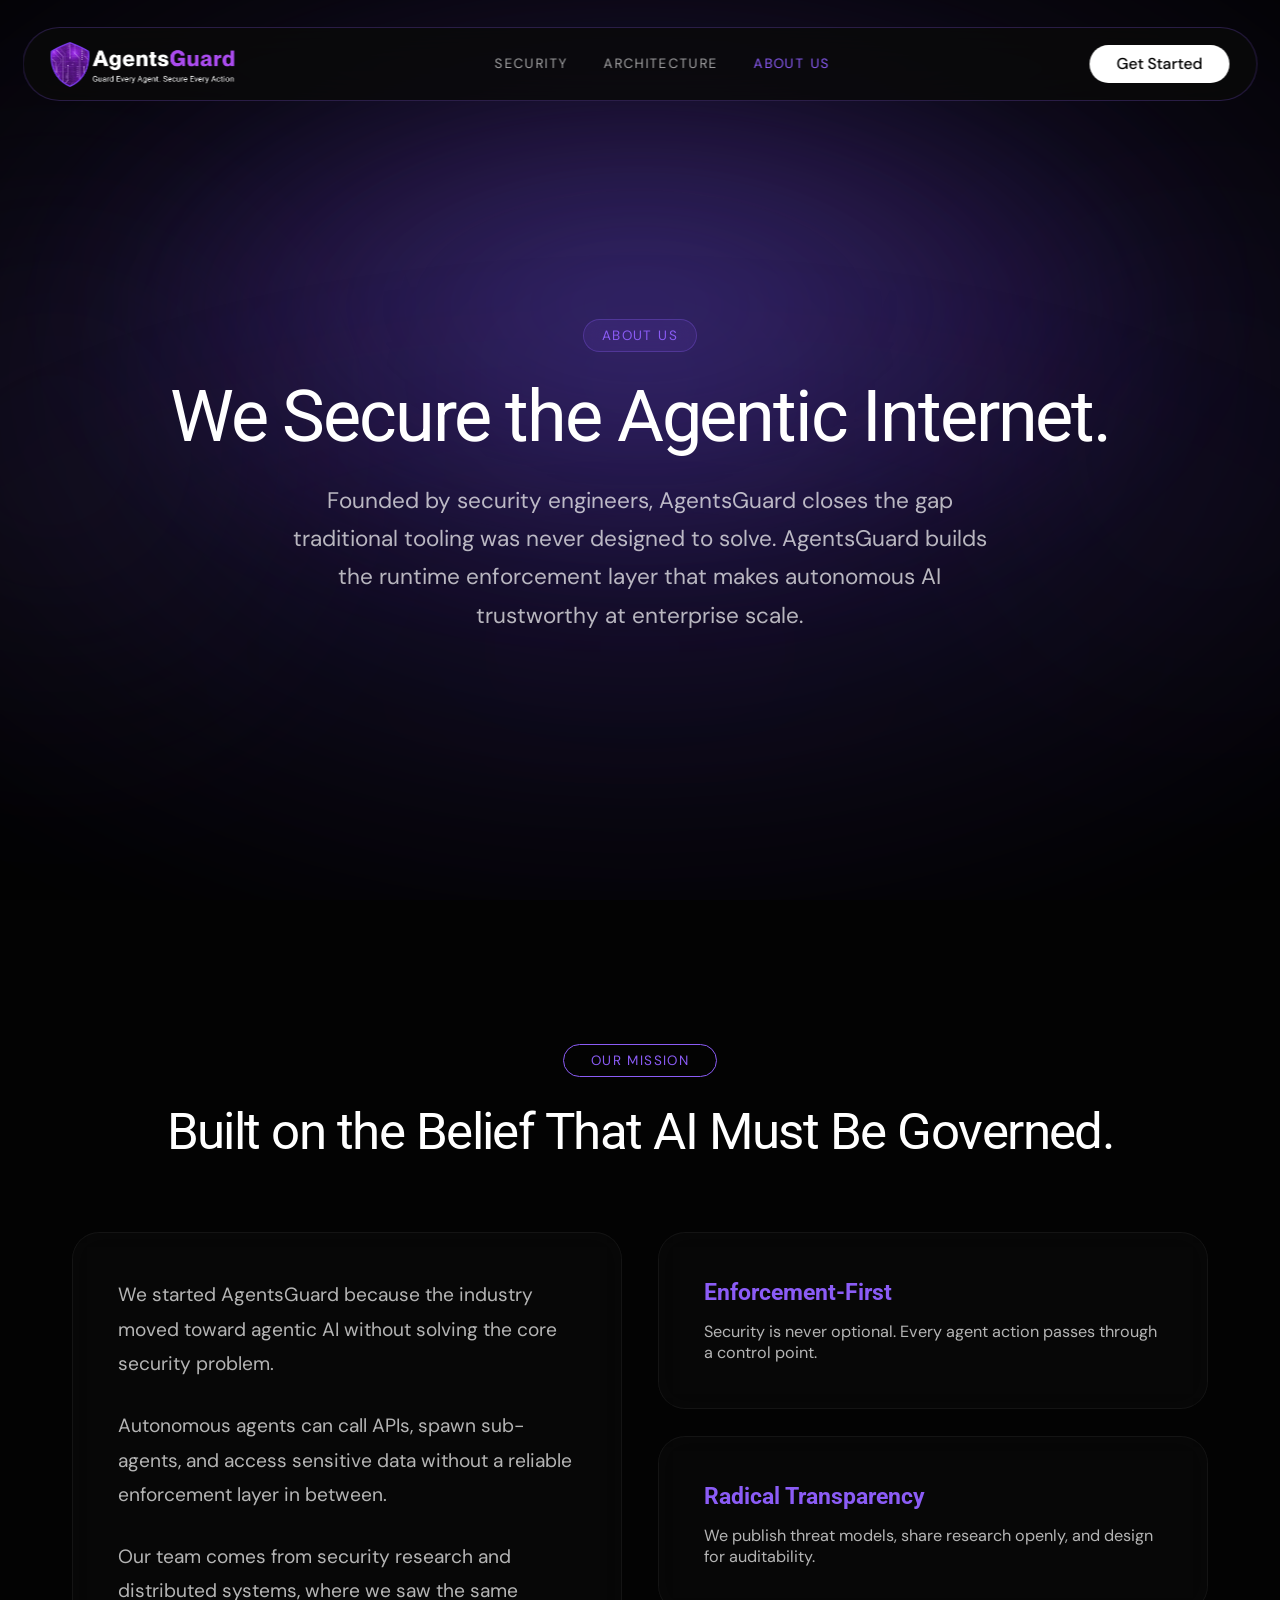
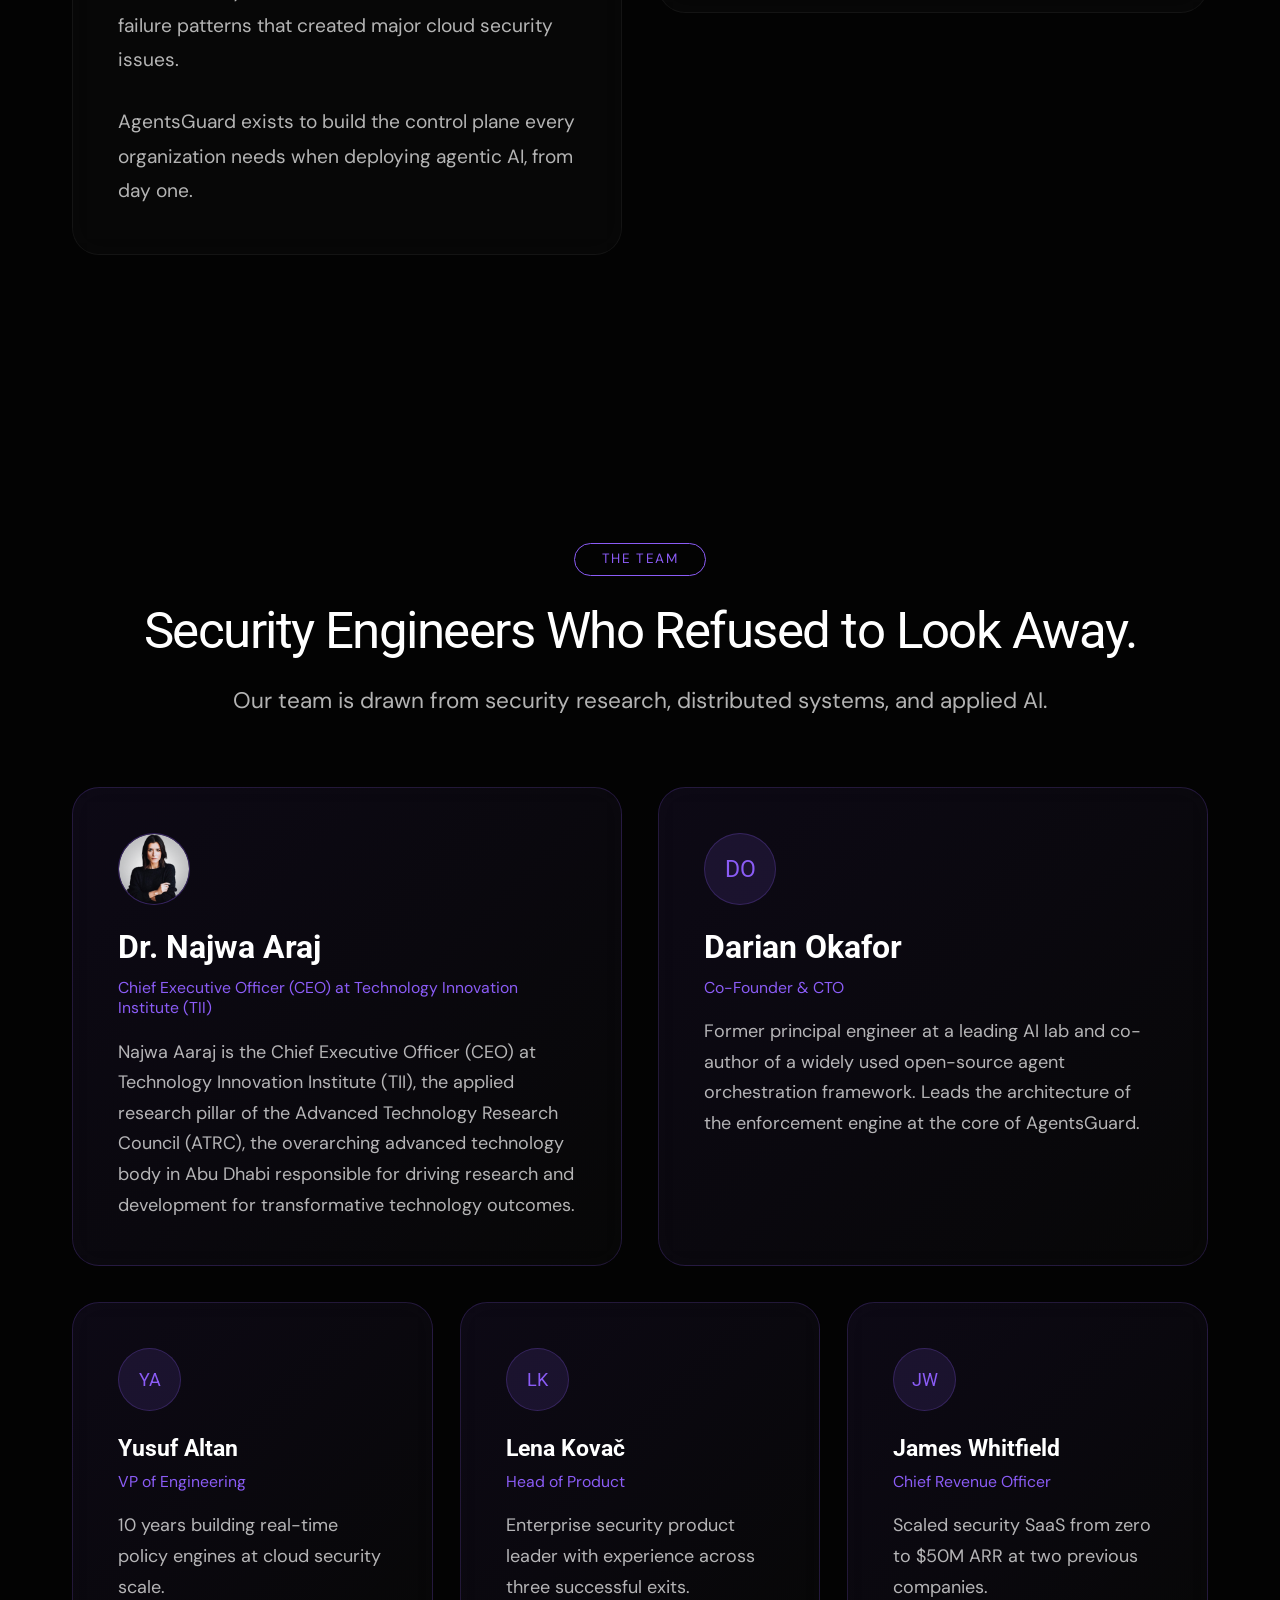
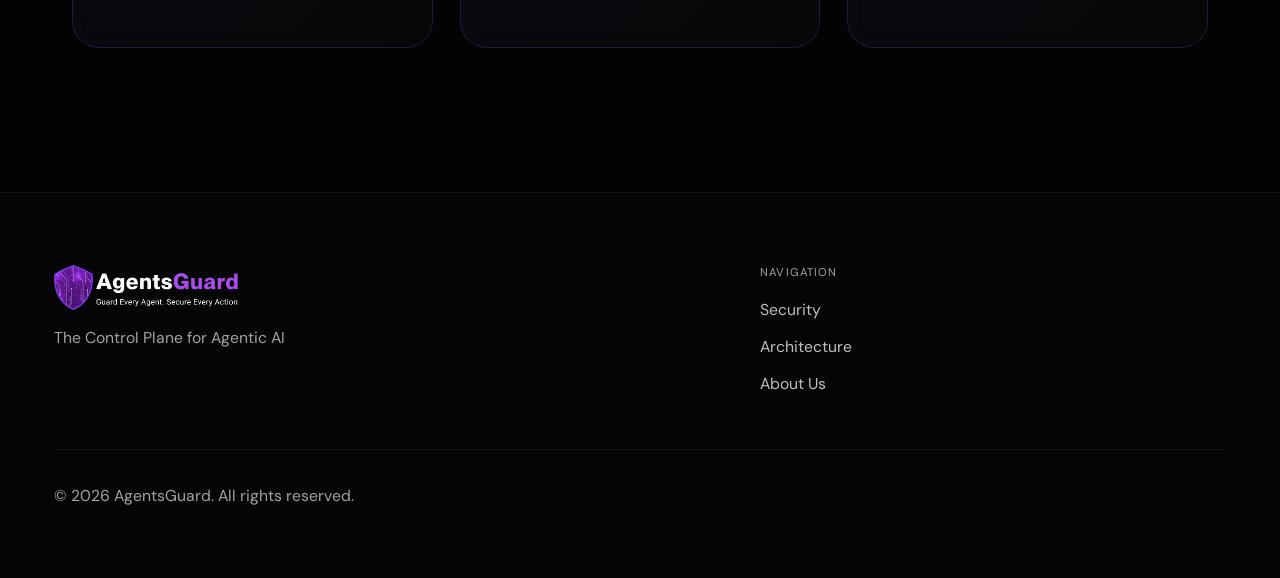
==== about.html @ 749191e9 "Add static HTML site (no React, no build step) Pure HTML/CSS/JS export of AgentsGuard — index.html, " ====
<!DOCTYPE html>
<html lang="en">
<head>
  <meta charset="UTF-8" />
  <meta name="viewport" content="width=device-width, initial-scale=1.0" />
  <meta name="description" content="Learn how AgentsGuard is building the runtime enforcement layer for trustworthy autonomous AI at enterprise scale." />
  <title>About Us | AgentsGuard</title>
  <link rel="stylesheet" href="assets/css/styles.css" />
</head>
<body>

  <!-- Background Orbs -->
  <div class="bg-orbs" aria-hidden="true">
    <div class="bg-orbs__orb bg-orbs__orb--hero"></div>
    <div class="bg-orbs__orb bg-orbs__orb--bloom"></div>
    <div class="bg-orbs__orb bg-orbs__orb--left"></div>
    <div class="bg-orbs__orb bg-orbs__orb--right"></div>
    <div class="bg-orbs__orb bg-orbs__orb--lower"></div>
  </div>

  <!-- ============================================================
       Header
  ============================================================ -->
  <header class="header">
    <nav class="header__nav" role="navigation" aria-label="Main navigation">
      <a href="index.html" class="header__logo">
        <img src="assets/images/logo-agents_guard.png" alt="AgentsGuard" />
      </a>

      <div class="header__links">
        <a href="index.html#security"     class="header__link">Security</a>
        <a href="index.html#architecture" class="header__link">Architecture</a>
        <a href="about.html"              class="header__link" style="color:#8b5cf6;">About Us</a>
      </div>

      <div class="header__right">
        <a href="index.html#cta" class="btn-cta">Get Started</a>
        <button class="hamburger" aria-label="Toggle menu" aria-expanded="false">
          <span class="hamburger__bar"></span>
          <span class="hamburger__bar"></span>
          <span class="hamburger__bar"></span>
        </button>
      </div>
    </nav>

    <div class="mobile-menu" role="dialog" aria-label="Mobile navigation">
      <div class="mobile-menu__inner">
        <a href="index.html#security"     class="mobile-menu__link">Security</a>
        <a href="index.html#architecture" class="mobile-menu__link">Architecture</a>
        <a href="about.html"              class="mobile-menu__link">About Us</a>
      </div>
    </div>
  </header>

  <main>

    <!-- ============================================================
         About Hero
    ============================================================ -->
    <section class="hero">
      <div class="hero__inner">
        <div class="reveal">
          <div class="eyebrow eyebrow--ghost">About Us</div>
        </div>
        <h1 class="about-hero__title reveal" style="transition-delay:100ms;">
          We Secure the Agentic Internet.
        </h1>
        <p class="hero__body reveal" style="transition-delay:200ms;">
          Founded by security engineers, AgentsGuard closes the gap traditional tooling was never designed to solve.
          AgentsGuard builds the runtime enforcement layer that makes autonomous AI trustworthy at enterprise scale.
        </p>
      </div>
    </section>

    <!-- ============================================================
         Mission
    ============================================================ -->
    <section class="section">
      <div class="container">

        <div class="section-header reveal">
          <div class="eyebrow">Our Mission</div>
          <h2>Built on the Belief That AI Must Be Governed.</h2>
        </div>

        <div class="grid-2">
          <div class="reveal card">
            <p style="color:var(--color-muted);line-height:1.8;margin-bottom:1.5rem;font-size:clamp(0.875rem,1.5vw,1.125rem);">
              We started AgentsGuard because the industry moved toward agentic AI without solving the core security problem.
            </p>
            <p style="color:var(--color-muted);line-height:1.8;margin-bottom:1.5rem;font-size:clamp(0.875rem,1.5vw,1.125rem);">
              Autonomous agents can call APIs, spawn sub-agents, and access sensitive data without a reliable enforcement layer in between.
            </p>
            <p style="color:var(--color-muted);line-height:1.8;margin-bottom:1.5rem;font-size:clamp(0.875rem,1.5vw,1.125rem);">
              Our team comes from security research and distributed systems, where we saw the same failure patterns that created major cloud security issues.
            </p>
            <p style="color:var(--color-muted);line-height:1.8;font-size:clamp(0.875rem,1.5vw,1.125rem);">
              AgentsGuard exists to build the control plane every organization needs when deploying agentic AI, from day one.
            </p>
          </div>

          <div style="display:flex;flex-direction:column;gap:1.5rem;">
            <div class="reveal card" style="transition-delay:180ms">
              <h3 style="color:#8b5cf6;font-family:var(--font-heading);font-size:1.25rem;margin-bottom:0.75rem;">Enforcement-First</h3>
              <p style="color:var(--color-muted);font-size:0.9rem;">Security is never optional. Every agent action passes through a control point.</p>
            </div>
            <div class="reveal card" style="transition-delay:260ms">
              <h3 style="color:#8b5cf6;font-family:var(--font-heading);font-size:1.25rem;margin-bottom:0.75rem;">Radical Transparency</h3>
              <p style="color:var(--color-muted);font-size:0.9rem;">We publish threat models, share research openly, and design for auditability.</p>
            </div>
          </div>
        </div>

      </div>
    </section>

    <!-- ============================================================
         Team
    ============================================================ -->
    <section class="section">
      <div class="container">

        <div class="section-header reveal">
          <div class="eyebrow">The Team</div>
          <h2>Security Engineers Who Refused to Look Away.</h2>
          <p>Our team is drawn from security research, distributed systems, and applied AI.</p>
        </div>

        <!-- Founders -->
        <div class="grid-2" style="margin-bottom:2rem;">

          <!-- Dr. Najwa Araj -->
          <div class="reveal card card--purple-gradient" style="transition-delay:0ms">
            <div class="person-avatar">
              <img src="assets/images/dr-najwa-new-headshot.webp" alt="Dr. Najwa Araj" />
            </div>
            <h3 class="person-name">Dr. Najwa Araj</h3>
            <p class="person-role">Chief Executive Officer (CEO) at Technology Innovation Institute (TII)</p>
            <p class="person-bio">Najwa Aaraj is the Chief Executive Officer (CEO) at Technology Innovation Institute (TII), the applied research pillar of the Advanced Technology Research Council (ATRC), the overarching advanced technology body in Abu Dhabi responsible for driving research and development for transformative technology outcomes.</p>
          </div>

          <!-- Darian Okafor -->
          <div class="reveal card card--purple-gradient" style="transition-delay:120ms">
            <div class="person-avatar">
              <span class="person-avatar__initials">DO</span>
            </div>
            <h3 class="person-name">Darian Okafor</h3>
            <p class="person-role">Co-Founder &amp; CTO</p>
            <p class="person-bio">Former principal engineer at a leading AI lab and co-author of a widely used open-source agent orchestration framework. Leads the architecture of the enforcement engine at the core of AgentsGuard.</p>
          </div>

        </div>

        <!-- Leadership -->
        <div class="grid-3">

          <div class="reveal card card--purple-gradient" style="transition-delay:0ms">
            <div class="person-avatar" style="width:3.5rem;height:3.5rem;">
              <span class="person-avatar__initials" style="font-size:1rem;">YA</span>
            </div>
            <h3 class="person-name" style="font-size:1.25rem;">Yusuf Altan</h3>
            <p class="person-role">VP of Engineering</p>
            <p class="person-bio">10 years building real-time policy engines at cloud security scale.</p>
          </div>

          <div class="reveal card card--purple-gradient" style="transition-delay:80ms">
            <div class="person-avatar" style="width:3.5rem;height:3.5rem;">
              <span class="person-avatar__initials" style="font-size:1rem;">LK</span>
            </div>
            <h3 class="person-name" style="font-size:1.25rem;">Lena Kovač</h3>
            <p class="person-role">Head of Product</p>
            <p class="person-bio">Enterprise security product leader with experience across three successful exits.</p>
          </div>

          <div class="reveal card card--purple-gradient" style="transition-delay:160ms">
            <div class="person-avatar" style="width:3.5rem;height:3.5rem;">
              <span class="person-avatar__initials" style="font-size:1rem;">JW</span>
            </div>
            <h3 class="person-name" style="font-size:1.25rem;">James Whitfield</h3>
            <p class="person-role">Chief Revenue Officer</p>
            <p class="person-bio">Scaled security SaaS from zero to $50M ARR at two previous companies.</p>
          </div>

        </div>

      </div>
    </section>

  </main>

  <!-- ============================================================
       Footer
  ============================================================ -->
  <footer class="footer">
    <div class="footer__inner">
      <div class="footer__grid">
        <div>
          <img src="assets/images/logo-agents_guard.png" alt="AgentsGuard" class="footer__brand-logo" />
          <p class="footer__brand-tag">The Control Plane for Agentic AI</p>
        </div>
        <div>
          <p class="footer__nav-label">Navigation</p>
          <ul class="footer__nav-list">
            <li><a href="index.html#security"     class="footer__nav-link">Security</a></li>
            <li><a href="index.html#architecture" class="footer__nav-link">Architecture</a></li>
            <li><a href="about.html"              class="footer__nav-link">About Us</a></li>
          </ul>
        </div>
      </div>
      <div class="footer__bottom">
        <p class="footer__copy">© 2026 AgentsGuard. All rights reserved.</p>
      </div>
    </div>
  </footer>

  <script src="assets/js/main.js"></script>
</body>
</html>
---- assets/css/styles.css ----
/* ============================================================
   AgentsGuard – Static Stylesheet
   ============================================================ */

/* 1. Fonts
-------------------------------------------------------------- */
@import url('https://fonts.googleapis.com/css2?family=Roboto:wght@300;400;500;600;400&family=DM+Sans:wght@300;400;500;600&display=swap');

/* 2. CSS Custom Properties
-------------------------------------------------------------- */
:root {
  --color-bg:        #030303;
  --color-text:      #ffffff;
  --color-purple:    #8b5cf6;
  --color-purple-dim: rgba(139, 92, 246, 0.3);
  --color-muted:     rgba(255, 255, 255, 0.7);
  --color-subtle:    rgba(255, 255, 255, 0.05);

  --font-heading: 'Roboto', sans-serif;
  --font-body:    'DM Sans', system-ui, sans-serif;

  --radius-card: 1.5rem;
  --radius-pill: 999px;

  --transition-smooth: all 0.4s cubic-bezier(0.23, 1, 0.32, 1);
  --transition-fast:   all 0.3s cubic-bezier(0.23, 1, 0.32, 1);
}

/* 3. Reset & Base
-------------------------------------------------------------- */
*, *::before, *::after { box-sizing: border-box; margin: 0; padding: 0; }

html {
  scroll-behavior: smooth;
  font-size: clamp(15px, 0.35vw + 14px, 18px);
}

body {
  background: var(--color-bg);
  color: var(--color-text);
  font-family: var(--font-body);
  font-weight: 400;
  line-height: 1.3;
  overflow-x: hidden;
  min-height: 100vh;
}

img { display: block; max-width: 100%; }
a  { text-decoration: none; color: inherit; }
button { cursor: pointer; border: none; background: none; font-family: inherit; }
ul, ol { list-style: none; }

/* 4. Layout Utilities
-------------------------------------------------------------- */
.container {
  max-width: 80rem;     /* 1280px */
  margin-inline: auto;
  padding-inline: 1rem;
}

.container--narrow { max-width: 64rem; }

.section {
  position: relative;
  z-index: 10;
  padding-block: 5rem;
  padding-inline: 1rem;
  scroll-margin-top: 6rem;
}

@media (min-width: 640px)  { .section { padding-block: 6rem;  padding-inline: 1.5rem; } }
@media (min-width: 768px)  { .section { padding-block: 8rem;  padding-inline: 3rem;   } }

.grid-2 { display: grid; gap: 2rem; }
.grid-3 { display: grid; gap: 1.5rem; }
.grid-4 { display: grid; gap: 1rem; }

@media (min-width: 640px)  { .grid-2 { grid-template-columns: repeat(2, 1fr); } }
@media (min-width: 768px)  { .grid-3 { grid-template-columns: repeat(2, 1fr); } }
@media (min-width: 1024px) { .grid-3 { grid-template-columns: repeat(3, 1fr); } }
@media (min-width: 640px)  { .grid-4 { grid-template-columns: repeat(2, 1fr); } }
@media (min-width: 1024px) { .grid-4 { grid-template-columns: repeat(4, 1fr); } }

/* 5. Background – Floating Orbs
-------------------------------------------------------------- */
.bg-orbs {
  position: fixed;
  inset: 0;
  z-index: 0;
  pointer-events: none;
  overflow: hidden;
}

.bg-orbs__orb {
  position: absolute;
  border-radius: 50%;
}

.bg-orbs__orb--hero {
  top: -14rem;
  left: 50%;
  transform: translateX(-50%);
  width: 110rem;
  height: 70rem;
  opacity: 0.9;
  background: radial-gradient(ellipse at center,
    rgba(109, 76, 255, 0.30) 0%,
    rgba(91, 60, 201, 0.24) 22%,
    rgba(59, 42, 122, 0.16) 42%,
    rgba(14, 10, 28, 0.04) 68%,
    transparent 82%);
  filter: blur(72px);
}

.bg-orbs__orb--bloom {
  top: 2rem;
  left: 50%;
  transform: translateX(-50%);
  width: 62rem;
  height: 30rem;
  opacity: 0.75;
  background: radial-gradient(ellipse at center,
    rgba(128, 97, 255, 0.34) 0%,
    rgba(139, 92, 246, 0.22) 30%,
    rgba(124, 58, 237, 0.10) 55%,
    transparent 76%);
  filter: blur(64px);
}

.bg-orbs__orb--left {
  top: 8%;
  left: -18rem;
  width: 42rem;
  height: 42rem;
  opacity: 0.34;
  background: radial-gradient(circle,
    rgba(167, 139, 250, 0.20) 0%,
    rgba(128, 97, 255, 0.08) 40%,
    transparent 74%);
  filter: blur(96px);
}

.bg-orbs__orb--right {
  top: 10%;
  right: -16rem;
  width: 40rem;
  height: 40rem;
  opacity: 0.28;
  background: radial-gradient(circle,
    rgba(139, 92, 246, 0.18) 0%,
    rgba(109, 76, 255, 0.08) 38%,
    transparent 74%);
  filter: blur(100px);
}

.bg-orbs__orb--lower {
  top: 18rem;
  left: 50%;
  transform: translateX(-50%);
  width: 90rem;
  height: 36rem;
  opacity: 0.34;
  background: radial-gradient(ellipse at center,
    rgba(44, 31, 92, 0.16) 0%,
    rgba(22, 16, 42, 0.10) 42%,
    transparent 78%);
  filter: blur(88px);
}

/* 6. Header / Navigation
-------------------------------------------------------------- */
.header {
  position: fixed;
  top: 1rem;
  left: 50%;
  transform: translateX(-50%);
  z-index: 50;
  width: calc(100% - 1.5rem);
  max-width: 80rem;
}

@media (min-width: 640px) { .header { top: 1.5rem; width: calc(100% - 2.5rem); } }

.header__nav {
  display: flex;
  align-items: center;
  justify-content: space-between;
  gap: 1rem;
  padding: 0.75rem 1rem;
  border-radius: 1rem;
  background: rgba(10, 10, 10, 0.85);
  backdrop-filter: blur(20px);
  border: 1px solid rgba(139, 92, 246, 0.25);
}

@media (min-width: 640px) { .header__nav { border-radius: var(--radius-pill); padding-inline: 1.5rem; } }

.header__logo img { height: 2rem; }
@media (min-width: 640px) { .header__logo img { height: 2.5rem; } }

.header__links {
  display: none;
  align-items: center;
  gap: 2rem;
  flex: 1;
  justify-content: center;
}

@media (min-width: 1280px) { .header__links { display: flex; } }

.header__link {
  font-size: 0.75rem;
  letter-spacing: 0.1em;
  text-transform: uppercase;
  color: rgba(255, 255, 255, 0.62);
  transition: color 260ms ease, transform 260ms ease;
}

.header__link:hover { color: #fff; transform: translateY(-1px); }

.header__right { display: flex; align-items: center; gap: 0.75rem; }

.btn-cta {
  display: inline-block;
  padding: 0.5rem 1rem;
  background: #fff;
  color: #000;
  border-radius: var(--radius-pill);
  font-size: 0.75rem;
  font-weight: 500;
  white-space: nowrap;
  transition: var(--transition-fast);
}

@media (min-width: 640px) { .btn-cta { padding: 0.5rem 1.5rem; font-size: 0.875rem; } }

.btn-cta:hover { background: rgba(255,255,255,0.9); }

/* Hamburger */
.hamburger {
  display: flex;
  flex-direction: column;
  justify-content: center;
  align-items: center;
  width: 2rem;
  height: 2rem;
  gap: 0.375rem;
  flex-shrink: 0;
}

@media (min-width: 1280px) { .hamburger { display: none; } }

.hamburger__bar {
  display: block;
  width: 1.25rem;
  height: 1px;
  background: #fff;
  opacity: 0.8;
  transition: transform 300ms ease, opacity 300ms ease;
}

.hamburger.is-open .hamburger__bar:nth-child(1) { transform: translateY(6.5px) rotate(45deg); opacity: 1; }
.hamburger.is-open .hamburger__bar:nth-child(2) { opacity: 0; }
.hamburger.is-open .hamburger__bar:nth-child(3) { transform: translateY(-6.5px) rotate(-45deg); opacity: 1; }

/* Mobile dropdown */
.mobile-menu {
  overflow: hidden;
  max-height: 0;
  opacity: 0;
  transition: max-height 300ms ease, opacity 300ms ease;
  margin-top: 0.5rem;
}

.mobile-menu.is-open { max-height: 200px; opacity: 1; }

.mobile-menu__inner {
  display: flex;
  flex-direction: column;
  gap: 0.25rem;
  padding: 1rem;
  border-radius: 1rem;
  background: rgba(10, 10, 10, 0.92);
  backdrop-filter: blur(20px);
  border: 1px solid rgba(139, 92, 246, 0.2);
}

.mobile-menu__link {
  padding: 0.625rem 0.75rem;
  font-size: 0.875rem;
  text-transform: uppercase;
  letter-spacing: 0.1em;
  color: rgba(255, 255, 255, 0.7);
  border-radius: 0.75rem;
  transition: background 200ms ease, color 200ms ease;
}

.mobile-menu__link:hover { background: rgba(139, 92, 246, 0.1); color: #fff; }

/* 7. Eyebrow / Badge Pills
-------------------------------------------------------------- */
.eyebrow {
  display: inline-block;
  padding: 0.375rem 1.5rem;
  border-radius: var(--radius-pill);
  border: 1px solid var(--color-purple);
  color: var(--color-purple);
  font-size: 0.75rem;
  text-transform: uppercase;
  letter-spacing: 0.1em;
  margin-bottom: 1.5rem;
}

.eyebrow--ghost {
  background: rgba(139, 92, 246, 0.1);
  border-color: rgba(139, 92, 246, 0.3);
  backdrop-filter: blur(8px);
  padding: 0.375rem 1rem;
}

/* 8. Section Headers
-------------------------------------------------------------- */
.section-header {
  text-align: center;
  margin-bottom: 4rem;
  max-width: 64rem;
  margin-inline: auto;
}

.section-header h2 {
  font-family: var(--font-heading);
  font-weight: 400;
  font-size: clamp(1.5rem, 4vw, 3rem);
  letter-spacing: -0.03em;
  line-height: 1.1;
  margin-bottom: 1rem;
}

.section-header p {
  font-size: clamp(1rem, 2vw, 1.25rem);
  color: var(--color-muted);
  max-width: 56rem;
  margin-inline: auto;
  padding-inline: 1rem;
  margin-top: 1.5rem;
}

/* 9. Cards
-------------------------------------------------------------- */
.card {
  border-radius: var(--radius-card);
  border: 1px solid var(--color-subtle);
  background: rgba(255, 255, 255, 0.02);
  backdrop-filter: blur(16px);
  transition: var(--transition-smooth);
  padding: 1.5rem;
}

@media (min-width: 640px) { .card { padding: 2rem; } }
@media (min-width: 768px) { .card { padding: 2.5rem; } }

.card--purple-border { border-color: var(--color-purple-dim); }

.card--purple-gradient {
  background: linear-gradient(135deg, rgba(139, 92, 246, 0.08) 0%, rgba(255,255,255,0.02) 100%);
  border-color: rgba(139, 92, 246, 0.2);
}

.card--purple-glow-left {
  border: 2px solid var(--color-purple-dim);
  background: linear-gradient(90deg, rgba(139,92,246,0.1) 0%, transparent 50%);
}

@media (hover: hover) and (pointer: fine) {
  .card:hover {
    transform: translateY(-4px);
    filter: drop-shadow(0 18px 32px rgba(128, 97, 255, 0.18));
  }
}

/* 10. Animations
-------------------------------------------------------------- */
@keyframes fade-in      { from { opacity: 0; }                         to { opacity: 1; }              }
@keyframes fade-in-up   { from { opacity: 0; transform: translateY(30px); } to { opacity: 1; transform: translateY(0); } }
@keyframes shimmer      { 0% { background-position: -200% center; }    100% { background-position: 200% center; } }
@keyframes spin-slow    { from { transform: rotate(0deg); }             to { transform: rotate(360deg); } }

.anim-fade-in    { animation: fade-in 0.8s ease-out forwards; opacity: 0; }
.anim-fade-in-up { animation: fade-in-up 0.8s cubic-bezier(0.23, 1, 0.32, 1) forwards; opacity: 0; }

.shimmer-text {
  background: linear-gradient(90deg, #8b5cf6 0%, #8b5cf6 25%, #ffffff 50%, #8b5cf6 75%, #8b5cf6 100%);
  background-size: 200% auto;
  -webkit-background-clip: text;
  background-clip: text;
  -webkit-text-fill-color: transparent;
  animation: shimmer 3s linear infinite;
}

/* ScrollReveal */
.reveal            { opacity: 0; transform: translateY(2rem); transition: opacity 1s ease-out, transform 1s ease-out; }
.reveal.is-visible { opacity: 1; transform: translateY(0); }

/* 11. Hero
-------------------------------------------------------------- */
.hero {
  position: relative;
  z-index: 10;
  min-height: 100svh;
  display: flex;
  align-items: center;
  justify-content: center;
  padding: 8rem 1rem 3rem;
  text-align: center;
}

@media (min-width: 640px) { .hero { padding-top: 7rem; padding-inline: 1.5rem; } }
@media (min-width: 768px) { .hero { padding-top: 8.5rem; padding-inline: 3rem; }   }

.hero__inner { max-width: 80rem; margin-inline: auto; position: relative; z-index: 10; }

.hero__title {
  font-family: var(--font-heading);
  font-weight: 400;
  font-size: clamp(2.5rem, 8vw, 5rem);
  line-height: 1.05;
  letter-spacing: -0.03em;
  margin-bottom: 1.5rem;
  animation: fade-in-up 0.8s cubic-bezier(0.23, 1, 0.32, 1) 0.1s forwards;
  opacity: 0;
}

@media (min-width: 1280px) { .hero__title { font-size: 5rem; } }

.hero__title span { display: block; margin-bottom: 0.25rem; }
.hero__title span.muted { color: rgba(255,255,255,0.8); }

.hero__body {
  font-size: clamp(1rem, 2vw, 1.25rem);
  color: var(--color-muted);
  max-width: 40rem;
  margin-inline: auto;
  margin-bottom: 2.5rem;
  line-height: 1.7;
  animation: fade-in-up 0.8s cubic-bezier(0.23, 1, 0.32, 1) 0.2s forwards;
  opacity: 0;
}

.hero__actions {
  display: flex;
  flex-direction: column;
  align-items: center;
  gap: 1rem;
  margin-bottom: 3rem;
  animation: fade-in-up 0.8s cubic-bezier(0.23, 1, 0.32, 1) 0.3s forwards;
  opacity: 0;
}

@media (min-width: 640px) { .hero__actions { flex-direction: row; justify-content: center; } }

.hero__stat-grid {
  display: grid;
  grid-template-columns: 1fr;
  gap: 0.75rem;
  max-width: 64rem;
  margin-inline: auto;
  animation: fade-in-up 0.8s cubic-bezier(0.23, 1, 0.32, 1) 0.4s forwards;
  opacity: 0;
  margin-top: 3rem;
}

@media (min-width: 640px) { .hero__stat-grid { grid-template-columns: repeat(3, 1fr); gap: 1.5rem; margin-top: 4rem; } }
@media (min-width: 768px) { .hero__stat-grid { gap: 2rem; margin-top: 6rem; } }

.stat-card {
  padding: 1.5rem;
  border-radius: 1rem;
  text-align: center;
  border: 1px solid rgba(139, 92, 246, 0.3);
  background: rgba(255, 255, 255, 0.02);
  transition: var(--transition-smooth);
}

@media (min-width: 640px) { .stat-card { border-radius: 1.5rem; padding: 2rem; } }
@media (min-width: 768px) { .stat-card { padding: 2.5rem; } }

@media (hover: hover) and (pointer: fine) {
  .stat-card:hover { transform: translateY(-4px); filter: drop-shadow(0 18px 32px rgba(128, 97, 255, 0.18)); }
}

.stat-card__icon { color: var(--color-purple); margin-bottom: 1rem; display: flex; justify-content: center; }
.stat-card__icon svg { width: 2.5rem; height: 2.5rem; }
.stat-card__label { font-size: 0.625rem; text-transform: uppercase; letter-spacing: 0.1em; color: #737373; margin-bottom: 0.5rem; }
.stat-card__text  { font-size: 0.875rem; color: #fff; line-height: 1.4; }

@media (min-width: 640px) {
  .stat-card__icon svg { width: 3rem; height: 3rem; }
  .stat-card__label { font-size: 0.75rem; }
  .stat-card__text  { font-size: 1.125rem; }
}

/* 12. Shiny Border Button
-------------------------------------------------------------- */
.shiny-btn {
  position: relative;
  border-radius: var(--radius-pill);
  padding: 1px;
  overflow: hidden;
  display: inline-flex;
  align-items: center;
  cursor: pointer;
  border: none;
  background: transparent;
  -webkit-appearance: none;
  appearance: none;
}

.shiny-btn__ring {
  position: absolute;
  top: -50%;
  left: -50%;
  width: 200%;
  height: 200%;
  animation: spin-slow 4s linear infinite;
  pointer-events: none;
}

.shiny-btn__ring--blur {
  background: conic-gradient(from 0deg,
    transparent 0%,
    transparent 20%,
    rgba(139,92,246,0.3) 35%,
    rgba(139,92,246,0.8) 45%,
    #8b5cf6 50%,
    rgba(139,92,246,0.8) 55%,
    rgba(139,92,246,0.3) 65%,
    transparent 80%,
    transparent 100%
  );
  filter: blur(8px);
}

.shiny-btn__ring--solid {
  background: conic-gradient(from 0deg,
    transparent 0%,
    transparent 30%,
    rgba(139,92,246,0.5) 42%,
    #8b5cf6 50%,
    rgba(139,92,246,0.5) 58%,
    transparent 70%,
    transparent 100%
  );
}

.shiny-btn__inner {
  position: relative;
  z-index: 10;
  background: #0a0a0a;
  border-radius: var(--radius-pill);
  padding: 0.75rem 1.75rem;
  color: #fff;
  font-weight: 500;
  font-size: 0.875rem;
  transition: var(--transition-fast);
  white-space: nowrap;
  display: block;
}

@media (min-width: 640px) { .shiny-btn__inner { padding: 1rem 2.5rem; font-size: 1rem; } }

/* Ghost button */
.btn-ghost {
  padding: 0.75rem 1.5rem;
  color: #fff;
  border-radius: var(--radius-pill);
  font-size: 0.875rem;
  background: rgba(255,255,255,0.1);
  border: 1px solid rgba(255,255,255,0.14);
  backdrop-filter: blur(10px);
  transition: var(--transition-fast);
  white-space: nowrap;
}

@media (min-width: 640px) { .btn-ghost { padding: 1rem 2.5rem; font-size: 1rem; } }

.btn-ghost:hover { background: rgba(255,255,255,0.15); }

/* 13. Threat Landscape Tabs
-------------------------------------------------------------- */
.threat-tabs {
  display: flex;
  gap: 0.5rem;
  margin-bottom: 2rem;
  overflow-x: auto;
  -ms-overflow-style: none;
  scrollbar-width: none;
  padding-bottom: 0.5rem;
}

.threat-tabs::-webkit-scrollbar { display: none; }

@media (min-width: 640px) { .threat-tabs { justify-content: center; gap: 0.75rem; margin-bottom: 3rem; } }

.threat-tab {
  padding: 0.75rem 1rem;
  border-radius: var(--radius-pill);
  font-size: 0.75rem;
  font-weight: 500;
  white-space: nowrap;
  flex-shrink: 0;
  cursor: pointer;
  background: rgba(255,255,255,0.03);
  border: 2px solid rgba(255,255,255,0.1);
  color: rgba(139, 92, 246, 0.6);
  transition: var(--transition-fast);
  backdrop-filter: blur(8px);
}

@media (min-width: 640px) { .threat-tab { padding: 0.75rem 1.5rem; font-size: 0.875rem; } }

.threat-tab.is-active {
  background: linear-gradient(135deg, #8b5cf6 0%, rgba(139,92,246,0.87) 100%);
  border-color: #8b5cf6;
  color: #fff;
  font-weight: 600;
  transform: translateY(-2px);
  box-shadow: 0 0 28px -4px rgba(139,92,246,0.56), 0 4px 12px -2px rgba(139,92,246,0.31), inset 0 1px 0 rgba(255,255,255,0.2);
}

.threat-panel { display: none; }
.threat-panel.is-active { display: block; }

.threat-card {
  border-radius: 1.25rem;
  border: 1.5px solid rgba(139,92,246,0.25);
  background: radial-gradient(circle at top left, rgba(139,92,246,0.09) 0%, rgba(10,10,15,0.8) 100%);
  backdrop-filter: blur(24px);
  box-shadow: 0 12px 40px -8px rgba(139,92,246,0.31), 0 0 0 1px rgba(139,92,246,0.12), inset 0 1px 0 rgba(255,255,255,0.15);
  padding: 1.5rem;
}

@media (min-width: 640px) { .threat-card { border-radius: 1.5rem; padding: 2.5rem 3rem; } }
@media (min-width: 768px) { .threat-card { padding: 3.5rem; } }

.threat-card h3 {
  font-family: var(--font-heading);
  font-size: clamp(1.5rem, 4vw, 2.5rem);
  letter-spacing: -0.025em;
  margin-bottom: 1.25rem;
  line-height: 1.2;
}

.threat-card p {
  font-size: clamp(0.875rem, 2vw, 1.25rem);
  color: rgba(255,255,255,0.78);
  font-weight: 400;
  line-height: 1.6;
}

/* 14. Capabilities Accordion
-------------------------------------------------------------- */
.accordion-item {
  border-radius: 1.25rem;
  border: 1px solid rgba(255,255,255,0.08);
  background: rgba(0,0,0,0.3);
  backdrop-filter: blur(20px);
  cursor: pointer;
  transition: var(--transition-smooth);
  box-shadow: 0 4px 16px -4px rgba(0,0,0,0.3), inset 0 1px 0 rgba(255,255,255,0.05);
  margin-bottom: 1rem;
}

.accordion-item.is-open {
  border-color: rgba(139,92,246,0.19);
  background: radial-gradient(circle at top left, rgba(139,92,246,0.05) 0%, rgba(0,0,0,0.4) 100%);
  box-shadow: 0 8px 32px -8px rgba(139,92,246,0.25), inset 0 1px 0 rgba(255,255,255,0.1);
}

.accordion-header {
  display: flex;
  align-items: center;
  gap: 1.25rem;
  padding: 1.25rem 1.5rem;
}

.accordion-icon-wrap {
  width: 3.5rem;
  height: 3.5rem;
  border-radius: 50%;
  display: flex;
  align-items: center;
  justify-content: center;
  flex-shrink: 0;
  background: radial-gradient(circle at center, rgba(139,92,246,0.15) 0%, rgba(139,92,246,0.06) 100%);
  border: 1.5px solid rgba(139,92,246,0.25);
  box-shadow: 0 0 20px -5px rgba(139,92,246,0.37), inset 0 1px 2px rgba(255,255,255,0.1);
}

.accordion-icon-wrap svg { width: 1.75rem; height: 1.75rem; color: var(--color-purple); }

.accordion-title {
  font-family: var(--font-heading);
  font-size: clamp(1rem, 2vw, 1.5rem);
  color: var(--color-purple);
  font-weight: 400;
  letter-spacing: -0.01em;
  flex: 1;
}

.accordion-chevron {
  flex-shrink: 0;
  color: rgba(139,92,246,0.6);
  transition: transform 400ms ease;
}

.accordion-item.is-open .accordion-chevron { transform: rotate(180deg); }

.accordion-body {
  overflow: hidden;
  max-height: 0;
  opacity: 0;
  transition: max-height 400ms ease, opacity 400ms ease;
}

.accordion-item.is-open .accordion-body { max-height: 300px; opacity: 1; }

.accordion-content {
  padding: 0 1.5rem 1.5rem 1.5rem;
  padding-left: 1rem;
  border-top: 1px solid rgba(139,92,246,0.09);
  padding-top: 1.25rem;
}

@media (min-width: 640px) { .accordion-content { padding-left: 6.25rem; } }

.accordion-content p {
  font-size: clamp(0.875rem, 1.5vw, 1rem);
  color: rgba(255,255,255,0.65);
  line-height: 1.7;
}

/* 15. Trust Tier Cards
-------------------------------------------------------------- */
.tier-icon {
  width: 3rem;
  height: 3rem;
  border-radius: 50%;
  background: var(--color-purple);
  display: flex;
  align-items: center;
  justify-content: center;
  flex-shrink: 0;
}

@media (min-width: 640px) { .tier-icon { width: 4rem; height: 4rem; } }

.tier-icon svg { width: 1.5rem; height: 1.5rem; color: #fff; }
@media (min-width: 640px) { .tier-icon svg { width: 2rem; height: 2rem; } }

/* 16. Observability Grid
-------------------------------------------------------------- */
.obs-card { display: flex; align-items: flex-start; gap: 1rem; }
.obs-card__icon { flex-shrink: 0; color: var(--color-purple); }
.obs-card__icon svg { width: 2rem; height: 2rem; }
@media (min-width: 640px) { .obs-card__icon svg { width: 2.5rem; height: 2.5rem; } }
.obs-card__title { font-size: 1.125rem; color: var(--color-purple); margin-bottom: 0.375rem; }
.obs-card__body  { font-size: 0.875rem; color: var(--color-muted); }
@media (min-width: 640px) { .obs-card__title { font-size: 1.25rem; } .obs-card__body { font-size: 1rem; } }

/* 17. Person / Team Cards
-------------------------------------------------------------- */
.person-avatar {
  width: 4rem;
  height: 4rem;
  border-radius: 50%;
  overflow: hidden;
  margin-bottom: 1.25rem;
  background: rgba(139,92,246,0.12);
  border: 1px solid rgba(139,92,246,0.24);
  display: flex;
  align-items: center;
  justify-content: center;
}

.person-avatar img { width: 100%; height: 100%; object-fit: cover; }
.person-avatar__initials { color: var(--color-purple); font-family: var(--font-heading); font-size: 1.25rem; }

.person-name { font-family: var(--font-heading); font-size: clamp(1.25rem, 3vw, 1.75rem); margin-bottom: 0.5rem; }
.person-role { font-size: 0.875rem; color: var(--color-purple); margin-bottom: 1rem; }
.person-bio  { font-size: 0.875rem; color: var(--color-muted); line-height: 1.7; }
@media (min-width: 640px) { .person-bio { font-size: 1rem; } }

/* 18. Footer
-------------------------------------------------------------- */
.footer {
  position: relative;
  z-index: 10;
  background: #050505;
  border-top: 1px solid rgba(255,255,255,0.05);
}

.footer__inner {
  max-width: 80rem;
  margin-inline: auto;
  padding: 4rem 1.5rem;
}

@media (min-width: 768px) { .footer__inner { padding: 4rem 3rem; } }

.footer__grid {
  display: grid;
  gap: 3rem;
  margin-bottom: 3rem;
}

@media (min-width: 768px) { .footer__grid { grid-template-columns: 1.4fr 1fr; } }

.footer__brand-logo { height: 2.5rem; margin-bottom: 1rem; }
.footer__brand-tag  { font-size: 0.875rem; color: #a3a3a3; }

.footer__nav-label  { font-size: 0.625rem; text-transform: uppercase; letter-spacing: 0.1em; color: #a3a3a3; margin-bottom: 1rem; }
.footer__nav-list   { display: flex; flex-direction: column; gap: 0.75rem; }

.footer__nav-link {
  position: relative;
  font-size: 0.875rem;
  color: rgba(212,212,212,0.9);
  transition: color 240ms ease, transform 240ms ease;
}

.footer__nav-link:hover { color: #fff; transform: translateX(2px); }

.footer__bottom {
  padding-top: 2rem;
  border-top: 1px solid rgba(255,255,255,0.05);
  display: flex;
  flex-direction: column;
  align-items: center;
  gap: 1rem;
}

@media (min-width: 768px) { .footer__bottom { flex-direction: row; justify-content: space-between; } }

.footer__copy { font-size: 0.875rem; color: #a3a3a3; }

/* 19. About Hero
-------------------------------------------------------------- */
.about-hero__title {
  font-family: var(--font-heading);
  font-size: clamp(2rem, 6vw, 4rem);
  font-weight: 400;
  line-height: 1.05;
  letter-spacing: -0.03em;
  margin-bottom: 1.5rem;
}

/* 20. Utility
-------------------------------------------------------------- */
.text-purple { color: var(--color-purple); }
.text-muted  { color: var(--color-muted); }
.text-center { text-align: center; }

.sr-only {
  position: absolute;
  width: 1px; height: 1px;
  padding: 0; margin: -1px;
  overflow: hidden;
  clip: rect(0,0,0,0);
  white-space: nowrap;
  border: 0;
}

.mt-4  { margin-top: 1rem; }
.mt-6  { margin-top: 1.5rem; }
.mt-8  { margin-top: 2rem; }
.mt-12 { margin-top: 3rem; }
.mb-4  { margin-bottom: 1rem; }
.mb-6  { margin-bottom: 1.5rem; }
.mb-12 { margin-bottom: 3rem; }
.mb-16 { margin-bottom: 4rem; }
.gap-4 { gap: 1rem; }
.gap-6 { gap: 1.5rem; }
.flex-col { flex-direction: column; }
.items-start { align-items: flex-start; }
.flex { display: flex; }
.h-full { height: 100%; }
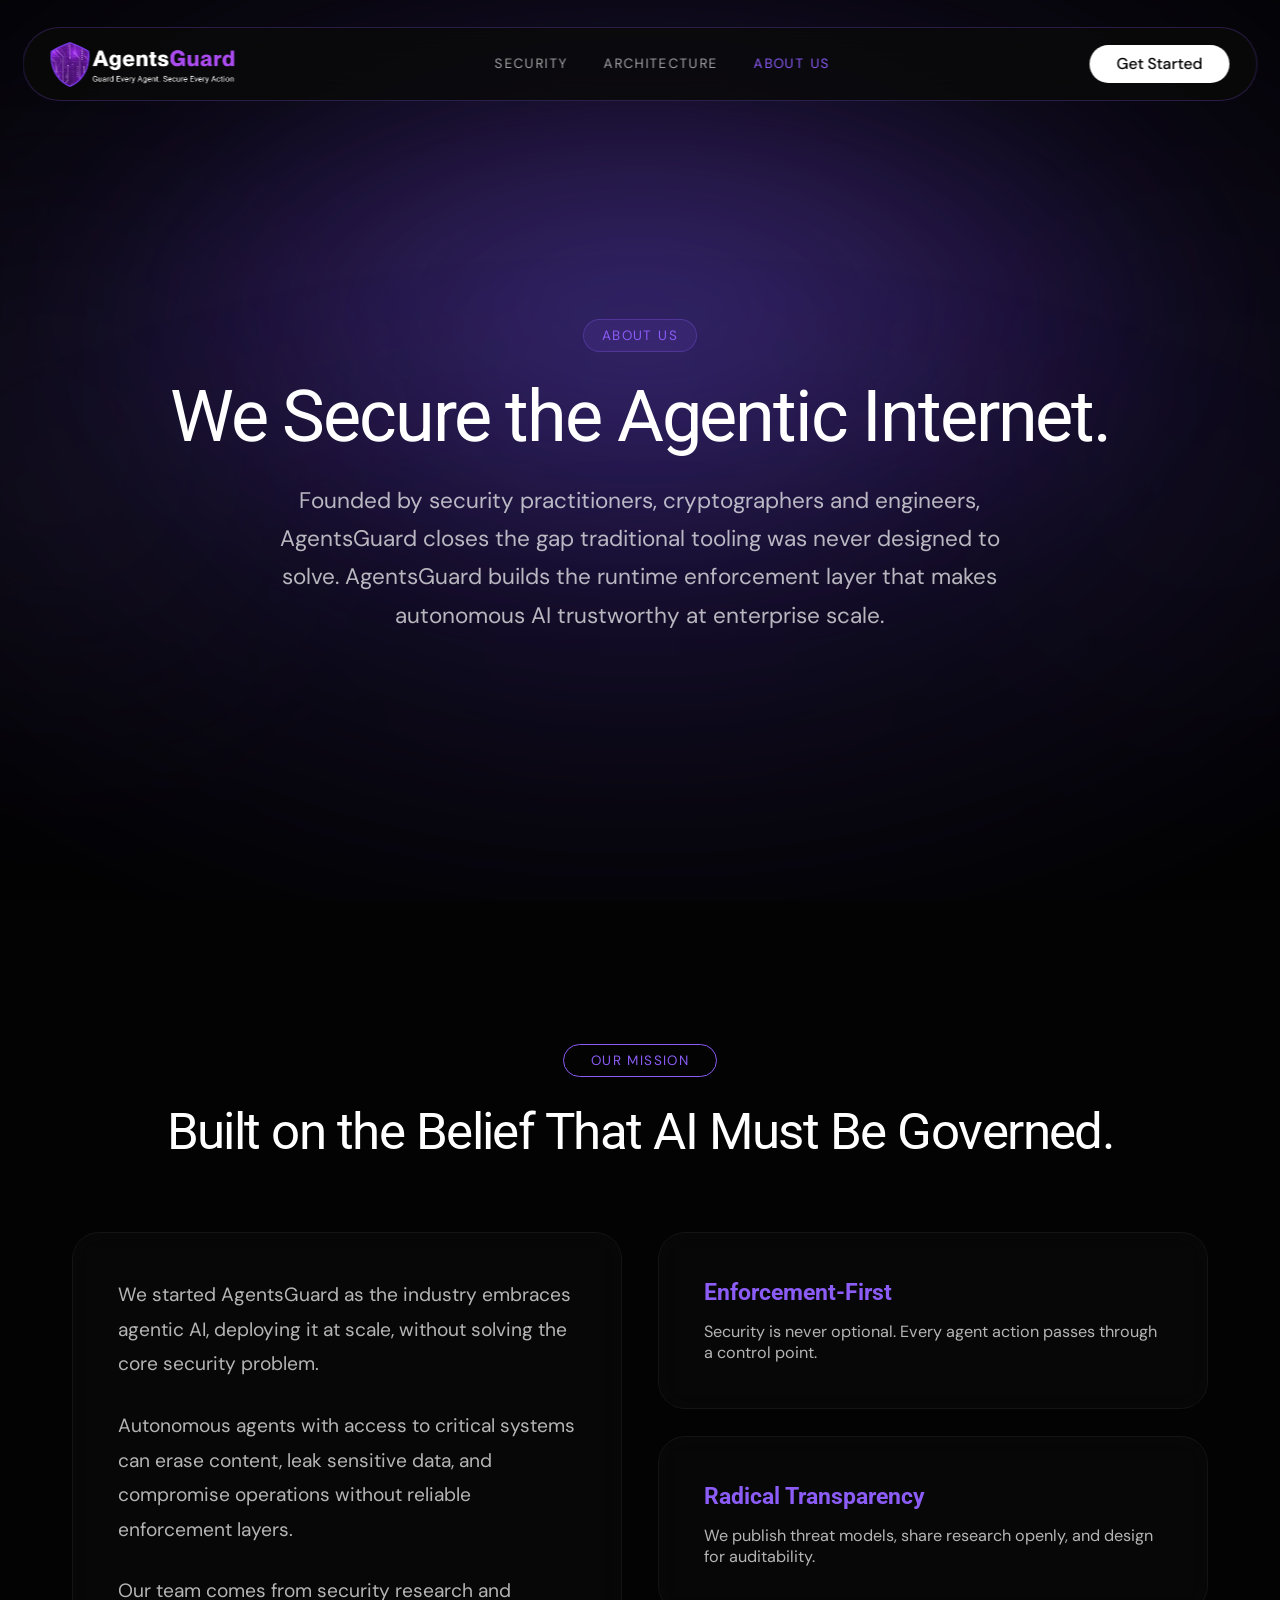
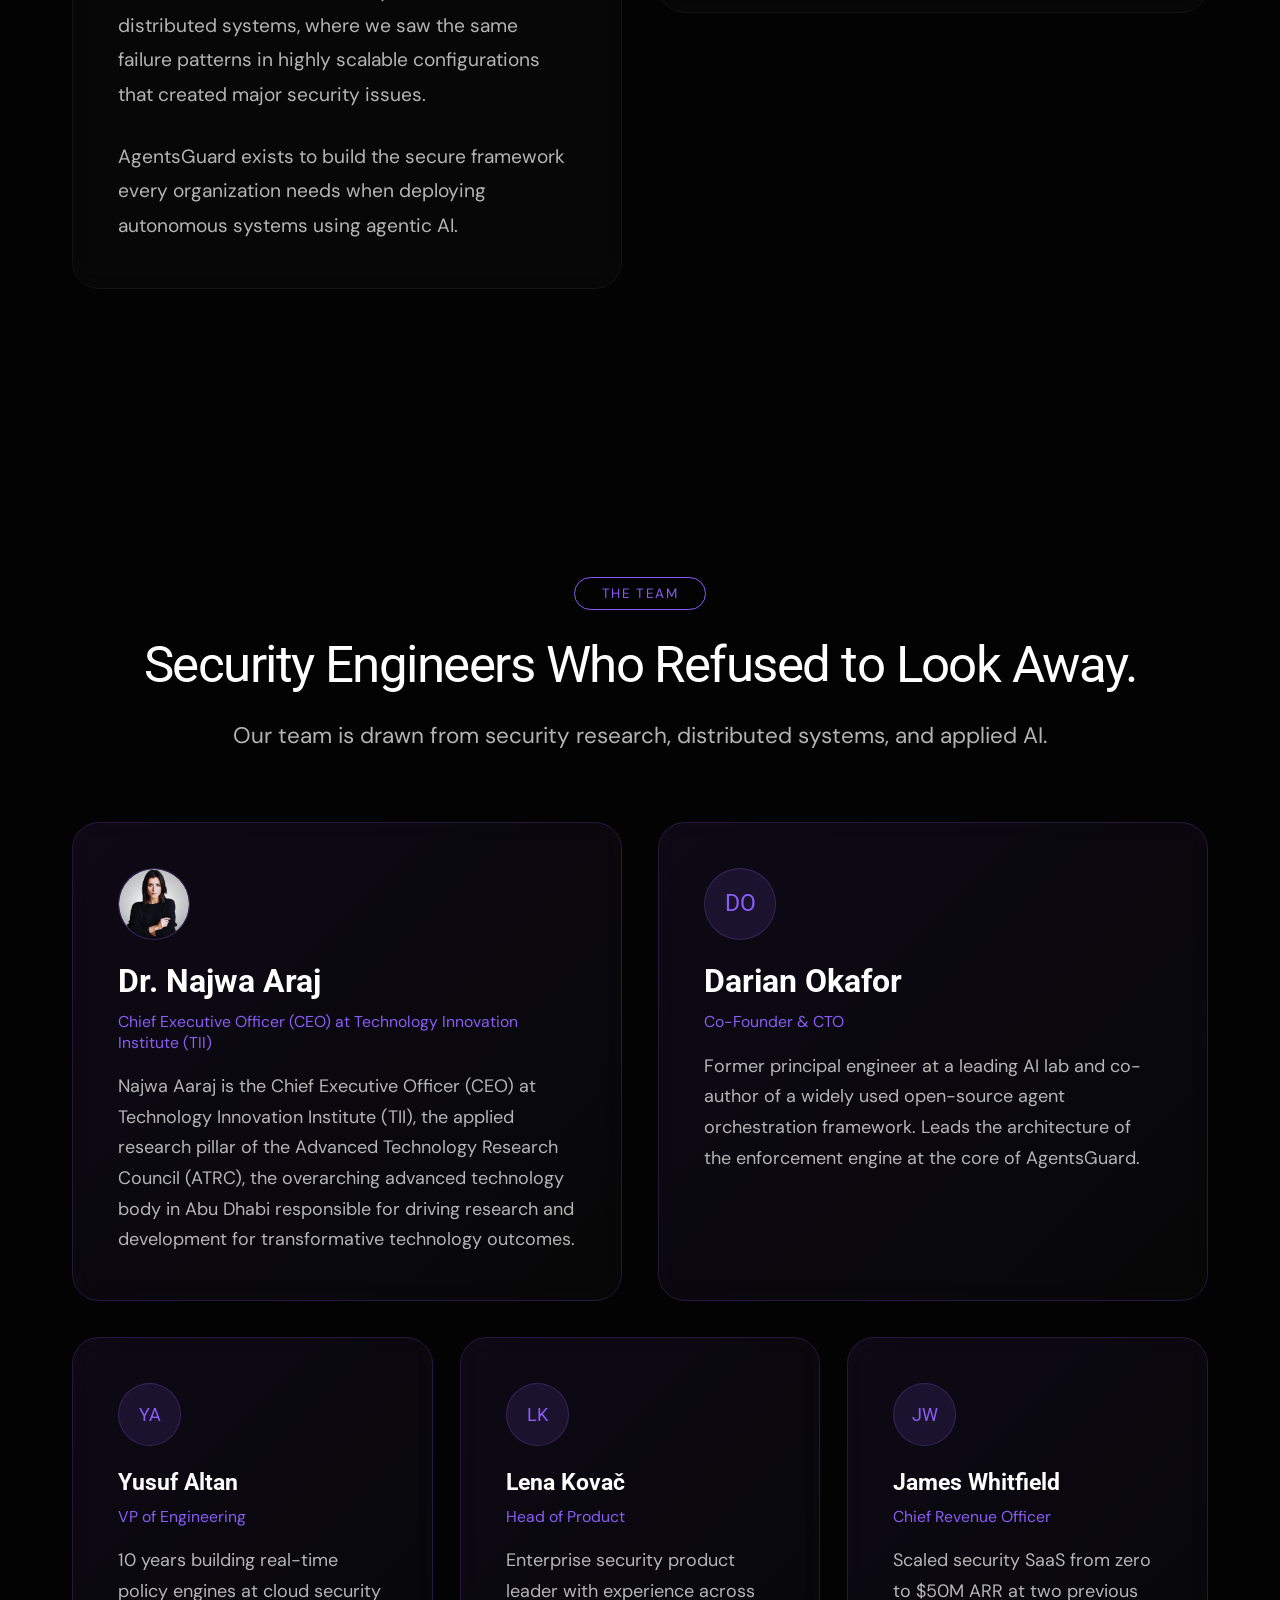
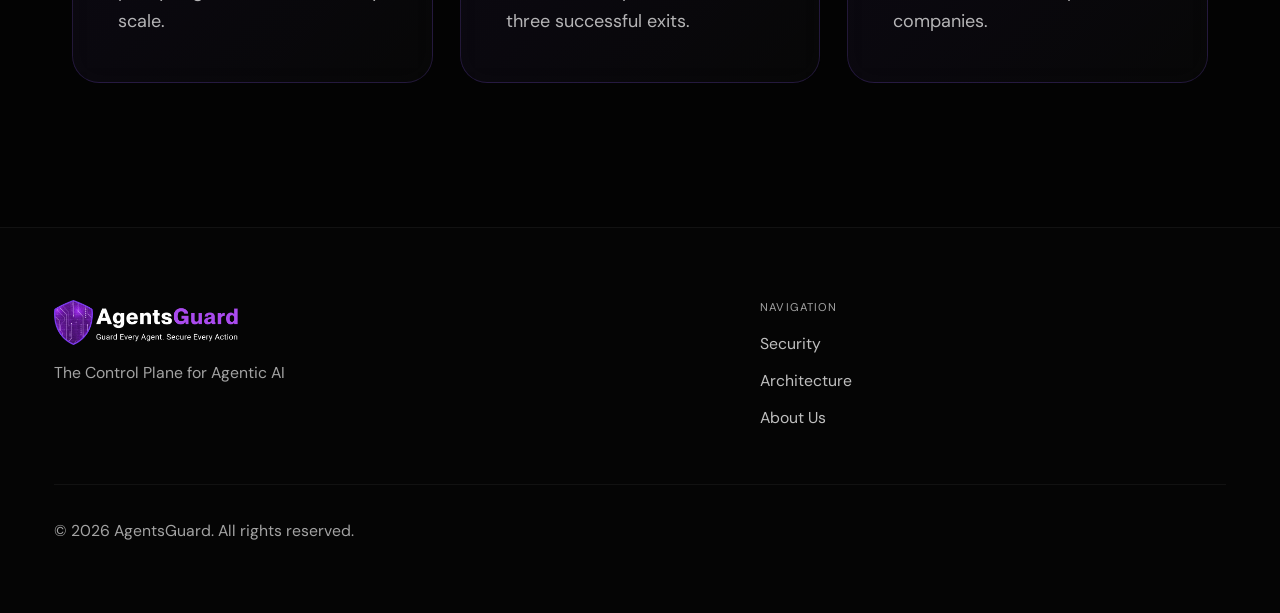
==== commit 63617b6d: "Add ag-diagram section with purple/dark theme and responsive layout - Inject ag-diagram into graph-w" ====
--- a/about.html
+++ b/about.html
@@ -1,12 +1,15 @@
 <!DOCTYPE html>
 <html lang="en">
+
 <head>
   <meta charset="UTF-8" />
   <meta name="viewport" content="width=device-width, initial-scale=1.0" />
-  <meta name="description" content="Learn how AgentsGuard is building the runtime enforcement layer for trustworthy autonomous AI at enterprise scale." />
+  <meta name="description"
+    content="Learn how AgentsGuard is building the runtime enforcement layer for trustworthy autonomous AI at enterprise scale." />
   <title>About Us | AgentsGuard</title>
   <link rel="stylesheet" href="assets/css/styles.css" />
 </head>
+
 <body>
 
   <!-- Background Orbs -->
@@ -28,9 +31,9 @@
       </a>
 
       <div class="header__links">
-        <a href="index.html#security"     class="header__link">Security</a>
+        <a href="index.html#security" class="header__link">Security</a>
         <a href="index.html#architecture" class="header__link">Architecture</a>
-        <a href="about.html"              class="header__link" style="color:#8b5cf6;">About Us</a>
+        <a href="about.html" class="header__link" style="color:#8b5cf6;">About Us</a>
       </div>
 
       <div class="header__right">
@@ -45,9 +48,9 @@
 
     <div class="mobile-menu" role="dialog" aria-label="Mobile navigation">
       <div class="mobile-menu__inner">
-        <a href="index.html#security"     class="mobile-menu__link">Security</a>
+        <a href="index.html#security" class="mobile-menu__link">Security</a>
         <a href="index.html#architecture" class="mobile-menu__link">Architecture</a>
-        <a href="about.html"              class="mobile-menu__link">About Us</a>
+        <a href="about.html" class="mobile-menu__link">About Us</a>
       </div>
     </div>
   </header>
@@ -66,8 +69,9 @@
           We Secure the Agentic Internet.
         </h1>
         <p class="hero__body reveal" style="transition-delay:200ms;">
-          Founded by security engineers, AgentsGuard closes the gap traditional tooling was never designed to solve.
-          AgentsGuard builds the runtime enforcement layer that makes autonomous AI trustworthy at enterprise scale.
+          Founded by security practitioners, cryptographers and engineers, AgentsGuard closes the gap traditional
+          tooling was never designed to solve. AgentsGuard builds the runtime enforcement layer that makes autonomous AI
+          trustworthy at enterprise scale.
         </p>
       </div>
     </section>
@@ -85,28 +89,39 @@
 
         <div class="grid-2">
           <div class="reveal card">
-            <p style="color:var(--color-muted);line-height:1.8;margin-bottom:1.5rem;font-size:clamp(0.875rem,1.5vw,1.125rem);">
-              We started AgentsGuard because the industry moved toward agentic AI without solving the core security problem.
-            </p>
-            <p style="color:var(--color-muted);line-height:1.8;margin-bottom:1.5rem;font-size:clamp(0.875rem,1.5vw,1.125rem);">
-              Autonomous agents can call APIs, spawn sub-agents, and access sensitive data without a reliable enforcement layer in between.
-            </p>
-            <p style="color:var(--color-muted);line-height:1.8;margin-bottom:1.5rem;font-size:clamp(0.875rem,1.5vw,1.125rem);">
-              Our team comes from security research and distributed systems, where we saw the same failure patterns that created major cloud security issues.
+            <p
+              style="color:var(--color-muted);line-height:1.8;margin-bottom:1.5rem;font-size:clamp(0.875rem,1.5vw,1.125rem);">
+              We started AgentsGuard as the industry embraces agentic AI, deploying it at scale, without solving the
+              core security problem.
+            </p>
+            <p
+              style="color:var(--color-muted);line-height:1.8;margin-bottom:1.5rem;font-size:clamp(0.875rem,1.5vw,1.125rem);">
+              Autonomous agents with access to critical systems can erase content, leak sensitive data, and compromise
+              operations without reliable enforcement layers.
+            </p>
+            <p
+              style="color:var(--color-muted);line-height:1.8;margin-bottom:1.5rem;font-size:clamp(0.875rem,1.5vw,1.125rem);">
+              Our team comes from security research and distributed systems, where we saw the same failure patterns in
+              highly scalable configurations that created major security issues.
             </p>
             <p style="color:var(--color-muted);line-height:1.8;font-size:clamp(0.875rem,1.5vw,1.125rem);">
-              AgentsGuard exists to build the control plane every organization needs when deploying agentic AI, from day one.
+              AgentsGuard exists to build the secure framework every organization needs when deploying autonomous
+              systems using agentic AI.
             </p>
           </div>
 
           <div style="display:flex;flex-direction:column;gap:1.5rem;">
             <div class="reveal card" style="transition-delay:180ms">
-              <h3 style="color:#8b5cf6;font-family:var(--font-heading);font-size:1.25rem;margin-bottom:0.75rem;">Enforcement-First</h3>
-              <p style="color:var(--color-muted);font-size:0.9rem;">Security is never optional. Every agent action passes through a control point.</p>
+              <h3 style="color:#8b5cf6;font-family:var(--font-heading);font-size:1.25rem;margin-bottom:0.75rem;">
+                Enforcement-First</h3>
+              <p style="color:var(--color-muted);font-size:0.9rem;">Security is never optional. Every agent action
+                passes through a control point.</p>
             </div>
             <div class="reveal card" style="transition-delay:260ms">
-              <h3 style="color:#8b5cf6;font-family:var(--font-heading);font-size:1.25rem;margin-bottom:0.75rem;">Radical Transparency</h3>
-              <p style="color:var(--color-muted);font-size:0.9rem;">We publish threat models, share research openly, and design for auditability.</p>
+              <h3 style="color:#8b5cf6;font-family:var(--font-heading);font-size:1.25rem;margin-bottom:0.75rem;">Radical
+                Transparency</h3>
+              <p style="color:var(--color-muted);font-size:0.9rem;">We publish threat models, share research openly, and
+                design for auditability.</p>
             </div>
           </div>
         </div>
@@ -136,7 +151,10 @@
             </div>
             <h3 class="person-name">Dr. Najwa Araj</h3>
             <p class="person-role">Chief Executive Officer (CEO) at Technology Innovation Institute (TII)</p>
-            <p class="person-bio">Najwa Aaraj is the Chief Executive Officer (CEO) at Technology Innovation Institute (TII), the applied research pillar of the Advanced Technology Research Council (ATRC), the overarching advanced technology body in Abu Dhabi responsible for driving research and development for transformative technology outcomes.</p>
+            <p class="person-bio">Najwa Aaraj is the Chief Executive Officer (CEO) at Technology Innovation Institute
+              (TII), the applied research pillar of the Advanced Technology Research Council (ATRC), the overarching
+              advanced technology body in Abu Dhabi responsible for driving research and development for transformative
+              technology outcomes.</p>
           </div>
 
           <!-- Darian Okafor -->
@@ -146,7 +164,9 @@
             </div>
             <h3 class="person-name">Darian Okafor</h3>
             <p class="person-role">Co-Founder &amp; CTO</p>
-            <p class="person-bio">Former principal engineer at a leading AI lab and co-author of a widely used open-source agent orchestration framework. Leads the architecture of the enforcement engine at the core of AgentsGuard.</p>
+            <p class="person-bio">Former principal engineer at a leading AI lab and co-author of a widely used
+              open-source agent orchestration framework. Leads the architecture of the enforcement engine at the core of
+              AgentsGuard.</p>
           </div>
 
         </div>
@@ -201,9 +221,9 @@
         <div>
           <p class="footer__nav-label">Navigation</p>
           <ul class="footer__nav-list">
-            <li><a href="index.html#security"     class="footer__nav-link">Security</a></li>
+            <li><a href="index.html#security" class="footer__nav-link">Security</a></li>
             <li><a href="index.html#architecture" class="footer__nav-link">Architecture</a></li>
-            <li><a href="about.html"              class="footer__nav-link">About Us</a></li>
+            <li><a href="about.html" class="footer__nav-link">About Us</a></li>
           </ul>
         </div>
       </div>
@@ -215,4 +235,5 @@
 
   <script src="assets/js/main.js"></script>
 </body>
-</html>
+
+</html>
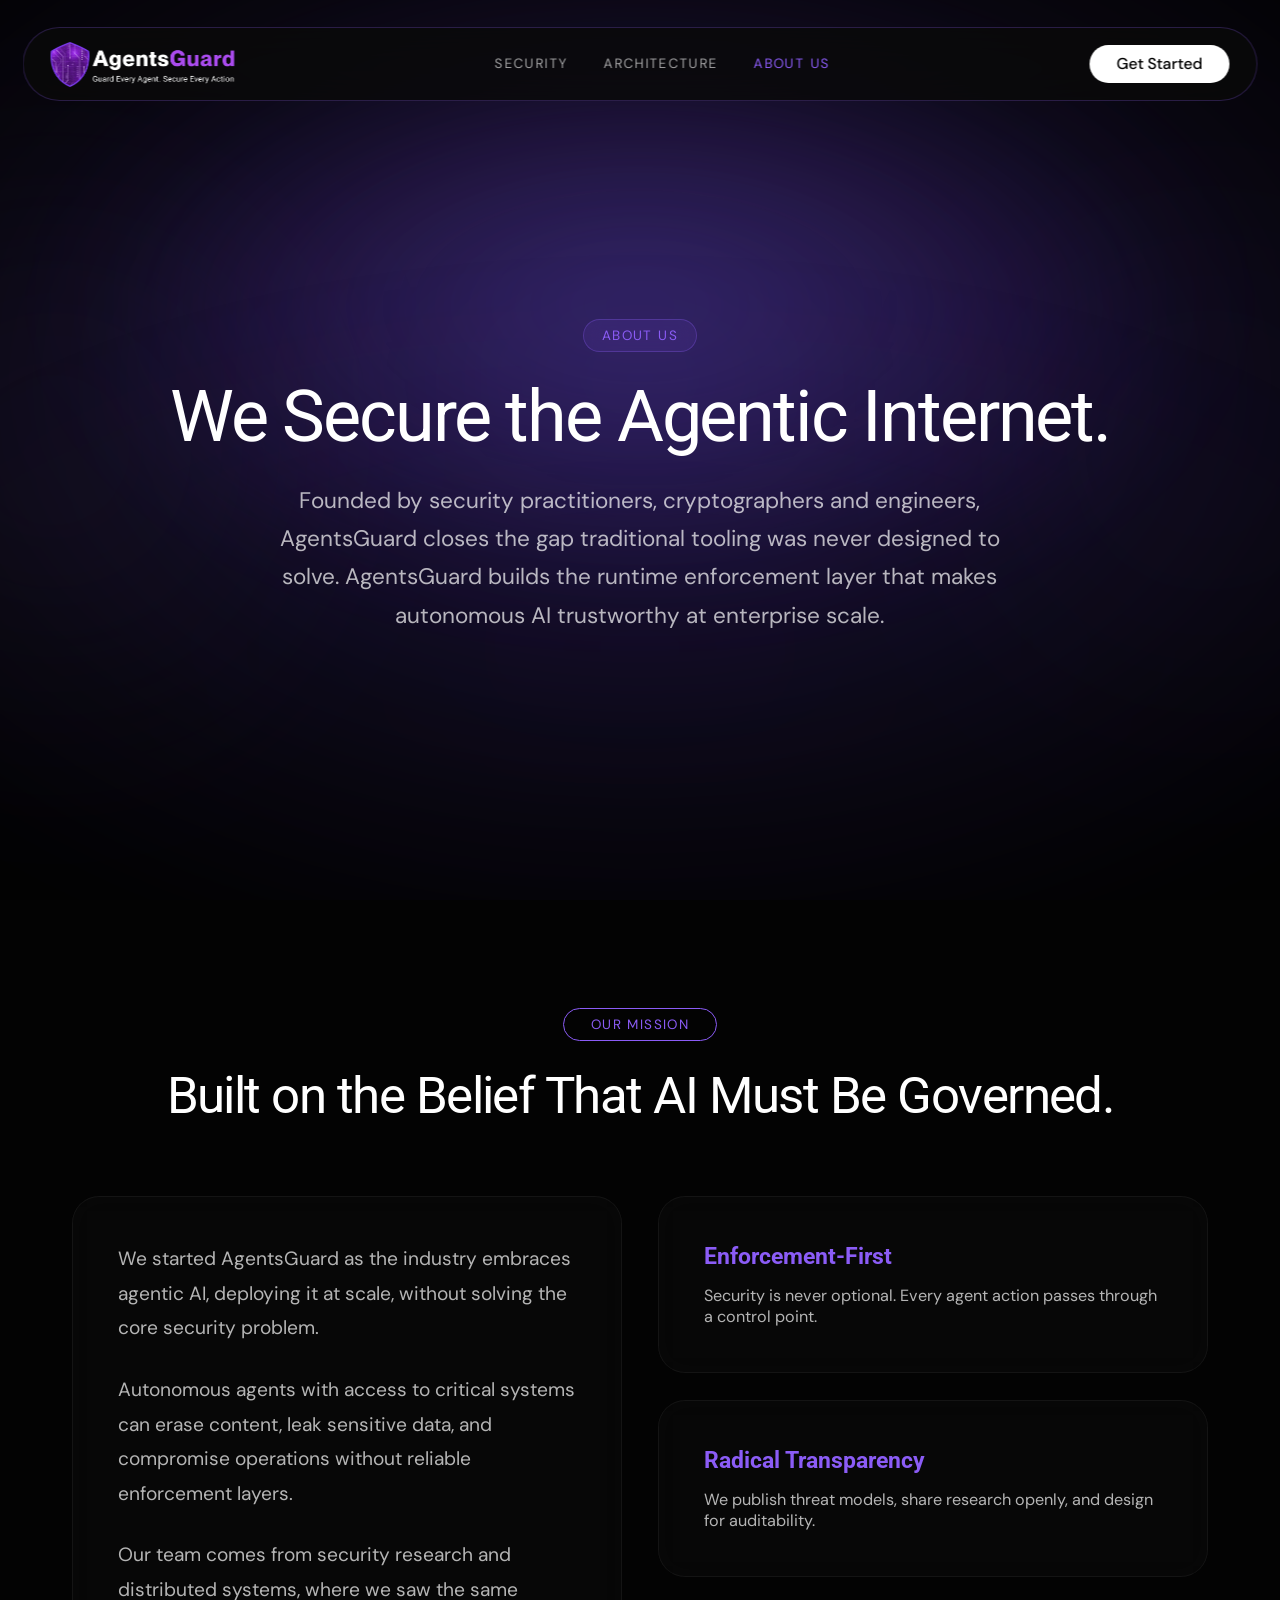
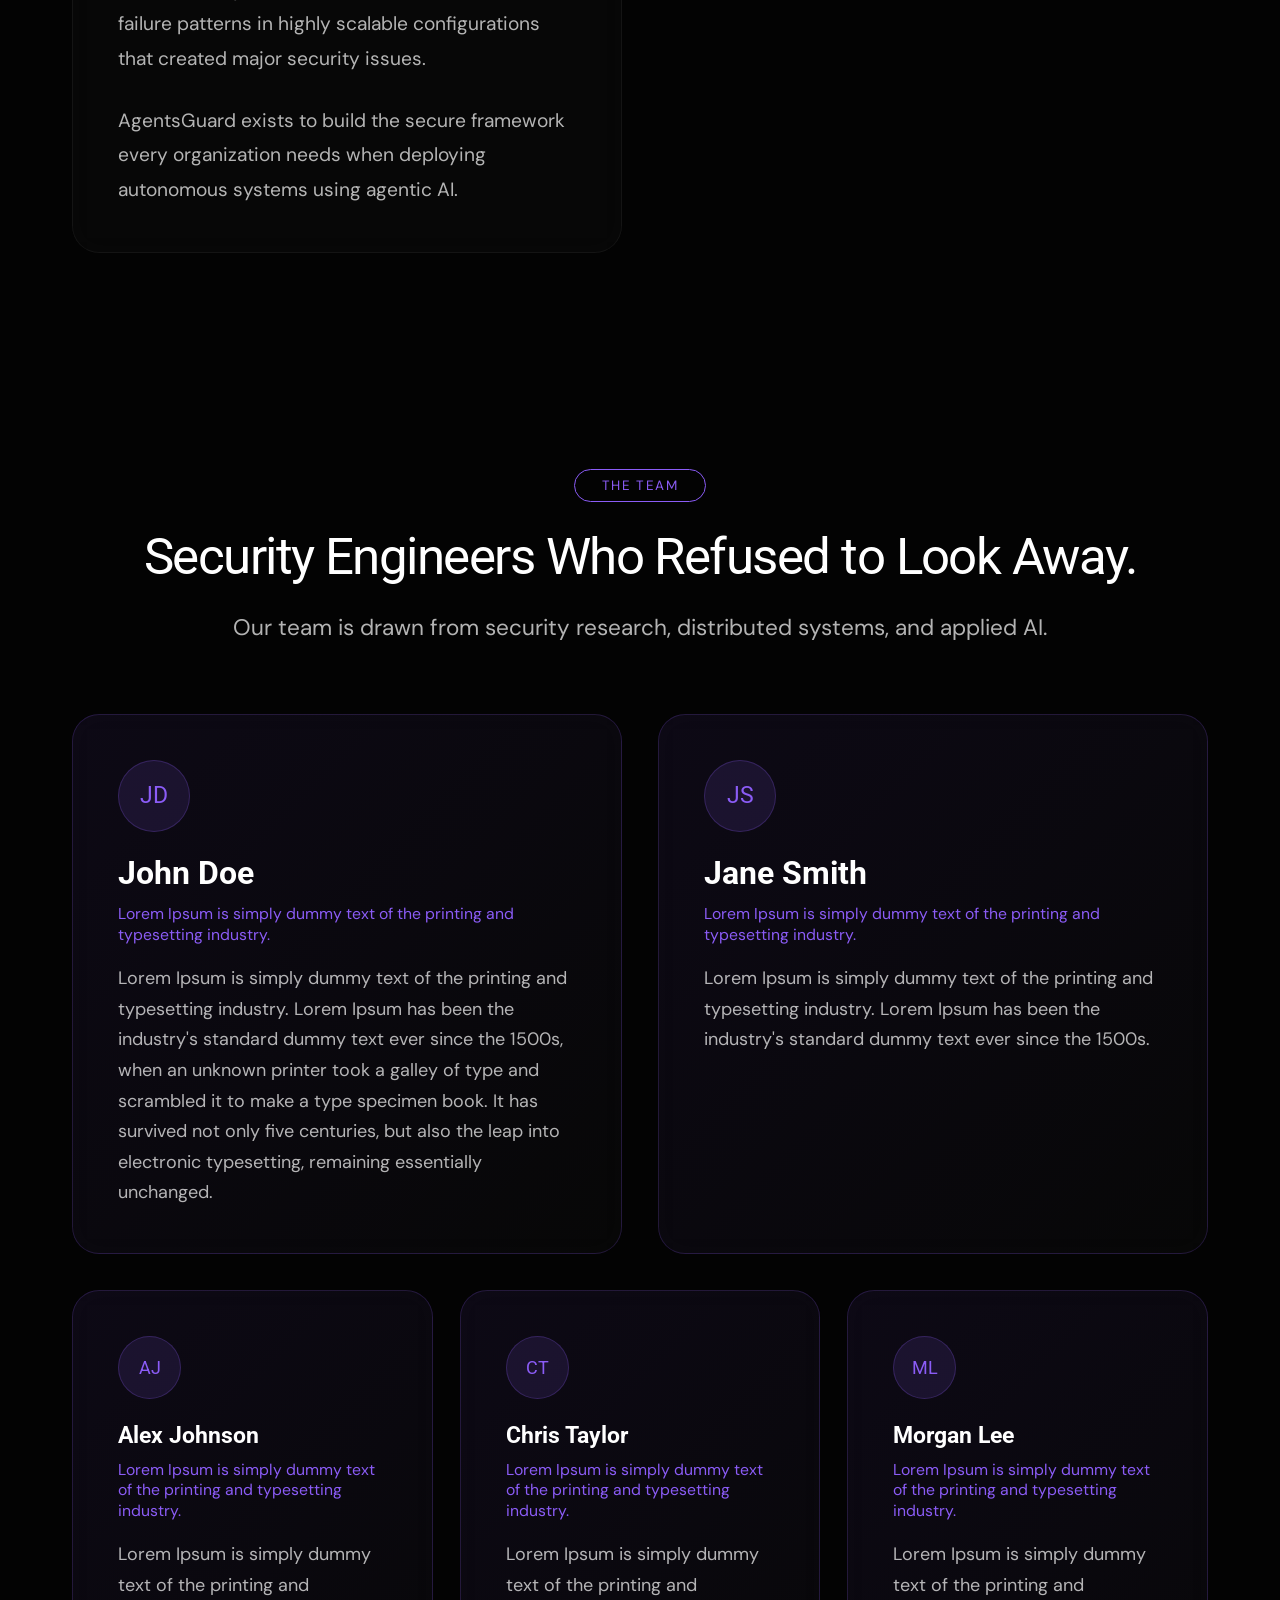
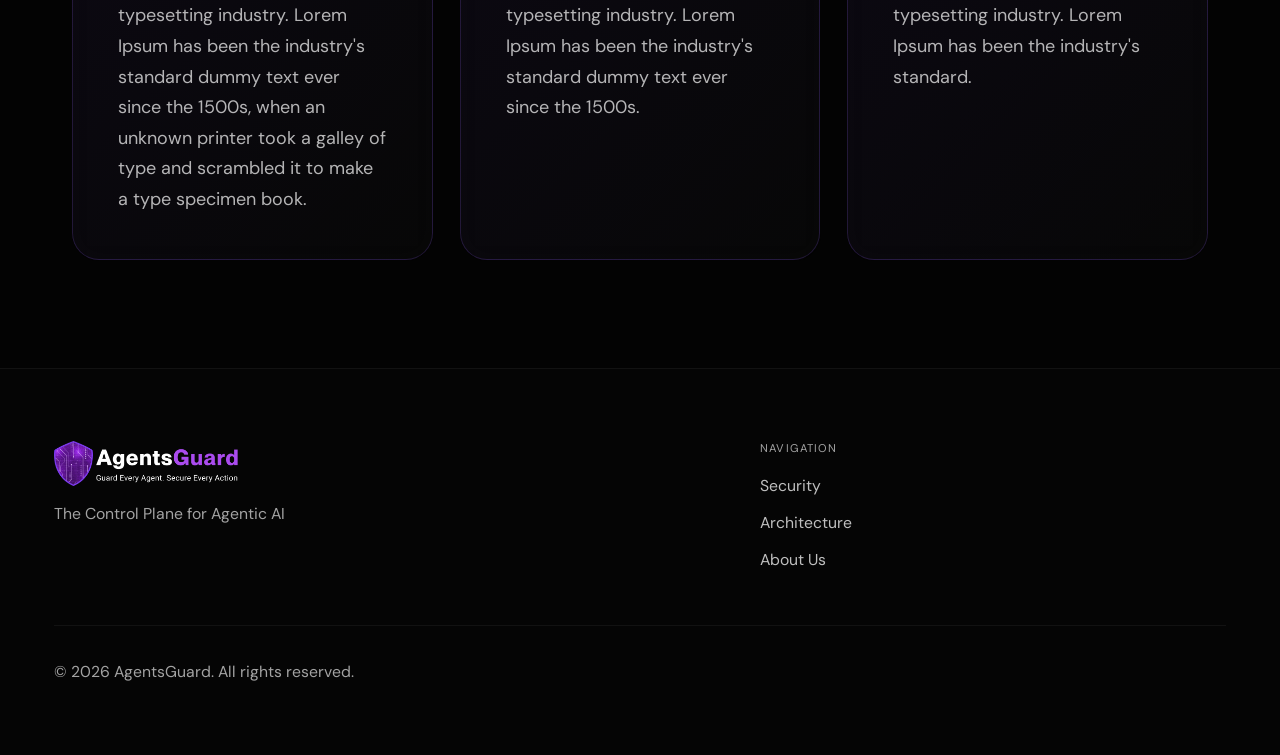
==== commit 51c3840f: "Update about page Co-Authored-By: Claude Sonnet 4.6 <noreply@anthropic.com>" ====
--- a/about.html
+++ b/about.html
@@ -147,26 +147,25 @@
           <!-- Dr. Najwa Araj -->
           <div class="reveal card card--purple-gradient" style="transition-delay:0ms">
             <div class="person-avatar">
-              <img src="assets/images/dr-najwa-new-headshot.webp" alt="Dr. Najwa Araj" />
-            </div>
-            <h3 class="person-name">Dr. Najwa Araj</h3>
-            <p class="person-role">Chief Executive Officer (CEO) at Technology Innovation Institute (TII)</p>
-            <p class="person-bio">Najwa Aaraj is the Chief Executive Officer (CEO) at Technology Innovation Institute
-              (TII), the applied research pillar of the Advanced Technology Research Council (ATRC), the overarching
-              advanced technology body in Abu Dhabi responsible for driving research and development for transformative
-              technology outcomes.</p>
+              <span class="person-avatar__initials">JD</span>
+            </div>
+            <h3 class="person-name">John Doe</h3>
+            <p class="person-role">Lorem Ipsum is simply dummy text of the printing and typesetting industry.</p>
+            <p class="person-bio">Lorem Ipsum is simply dummy text of the printing and typesetting industry. Lorem Ipsum
+              has been the industry's standard dummy text ever since the 1500s, when an unknown printer took a galley of
+              type and scrambled it to make a type specimen book. It has survived not only five centuries, but also the
+              leap into electronic typesetting, remaining essentially unchanged. </p>
           </div>
 
           <!-- Darian Okafor -->
           <div class="reveal card card--purple-gradient" style="transition-delay:120ms">
             <div class="person-avatar">
-              <span class="person-avatar__initials">DO</span>
-            </div>
-            <h3 class="person-name">Darian Okafor</h3>
-            <p class="person-role">Co-Founder &amp; CTO</p>
-            <p class="person-bio">Former principal engineer at a leading AI lab and co-author of a widely used
-              open-source agent orchestration framework. Leads the architecture of the enforcement engine at the core of
-              AgentsGuard.</p>
+              <span class="person-avatar__initials">JS</span>
+            </div>
+            <h3 class="person-name">Jane Smith</h3>
+            <p class="person-role">Lorem Ipsum is simply dummy text of the printing and typesetting industry.</p>
+            <p class="person-bio">Lorem Ipsum is simply dummy text of the printing and typesetting industry. Lorem Ipsum
+              has been the industry's standard dummy text ever since the 1500s.</p>
           </div>
 
         </div>
@@ -176,29 +175,33 @@
 
           <div class="reveal card card--purple-gradient" style="transition-delay:0ms">
             <div class="person-avatar" style="width:3.5rem;height:3.5rem;">
-              <span class="person-avatar__initials" style="font-size:1rem;">YA</span>
-            </div>
-            <h3 class="person-name" style="font-size:1.25rem;">Yusuf Altan</h3>
-            <p class="person-role">VP of Engineering</p>
-            <p class="person-bio">10 years building real-time policy engines at cloud security scale.</p>
+              <span class="person-avatar__initials" style="font-size:1rem;">AJ</span>
+            </div>
+            <h3 class="person-name" style="font-size:1.25rem;">Alex Johnson</h3>
+            <p class="person-role">Lorem Ipsum is simply dummy text of the printing and typesetting industry.</p>
+            <p class="person-bio">Lorem Ipsum is simply dummy text of the printing and typesetting industry. Lorem Ipsum
+              has been the industry's standard dummy text ever since the 1500s, when an unknown printer took a galley of
+              type and scrambled it to make a type specimen book.</p>
           </div>
 
           <div class="reveal card card--purple-gradient" style="transition-delay:80ms">
             <div class="person-avatar" style="width:3.5rem;height:3.5rem;">
-              <span class="person-avatar__initials" style="font-size:1rem;">LK</span>
-            </div>
-            <h3 class="person-name" style="font-size:1.25rem;">Lena Kovač</h3>
-            <p class="person-role">Head of Product</p>
-            <p class="person-bio">Enterprise security product leader with experience across three successful exits.</p>
+              <span class="person-avatar__initials" style="font-size:1rem;">CT</span>
+            </div>
+            <h3 class="person-name" style="font-size:1.25rem;">Chris Taylor</h3>
+            <p class="person-role">Lorem Ipsum is simply dummy text of the printing and typesetting industry.</p>
+            <p class="person-bio">Lorem Ipsum is simply dummy text of the printing and typesetting industry. Lorem Ipsum
+              has been the industry's standard dummy text ever since the 1500s.</p>
           </div>
 
           <div class="reveal card card--purple-gradient" style="transition-delay:160ms">
             <div class="person-avatar" style="width:3.5rem;height:3.5rem;">
-              <span class="person-avatar__initials" style="font-size:1rem;">JW</span>
-            </div>
-            <h3 class="person-name" style="font-size:1.25rem;">James Whitfield</h3>
-            <p class="person-role">Chief Revenue Officer</p>
-            <p class="person-bio">Scaled security SaaS from zero to $50M ARR at two previous companies.</p>
+              <span class="person-avatar__initials" style="font-size:1rem;">ML</span>
+            </div>
+            <h3 class="person-name" style="font-size:1.25rem;">Morgan Lee</h3>
+            <p class="person-role">Lorem Ipsum is simply dummy text of the printing and typesetting industry.</p>
+            <p class="person-bio">Lorem Ipsum is simply dummy text of the printing and typesetting industry. Lorem Ipsum
+              has been the industry's standard.</p>
           </div>
 
         </div>
--- a/assets/css/styles.css
+++ b/assets/css/styles.css
@@ -9,26 +9,32 @@
 /* 2. CSS Custom Properties
 -------------------------------------------------------------- */
 :root {
-  --color-bg:        #030303;
-  --color-text:      #ffffff;
-  --color-purple:    #8b5cf6;
+  --color-bg: #030303;
+  --color-text: #ffffff;
+  --color-purple: #8b5cf6;
   --color-purple-dim: rgba(139, 92, 246, 0.3);
-  --color-muted:     rgba(255, 255, 255, 0.7);
-  --color-subtle:    rgba(255, 255, 255, 0.05);
+  --color-muted: rgba(255, 255, 255, 0.7);
+  --color-subtle: rgba(255, 255, 255, 0.05);
 
   --font-heading: 'Roboto', sans-serif;
-  --font-body:    'DM Sans', system-ui, sans-serif;
+  --font-body: 'DM Sans', system-ui, sans-serif;
 
   --radius-card: 1.5rem;
   --radius-pill: 999px;
 
   --transition-smooth: all 0.4s cubic-bezier(0.23, 1, 0.32, 1);
-  --transition-fast:   all 0.3s cubic-bezier(0.23, 1, 0.32, 1);
+  --transition-fast: all 0.3s cubic-bezier(0.23, 1, 0.32, 1);
 }
 
 /* 3. Reset & Base
 -------------------------------------------------------------- */
-*, *::before, *::after { box-sizing: border-box; margin: 0; padding: 0; }
+*,
+*::before,
+*::after {
+  box-sizing: border-box;
+  margin: 0;
+  padding: 0;
+}
 
 html {
   scroll-behavior: smooth;
@@ -45,20 +51,40 @@
   min-height: 100vh;
 }
 
-img { display: block; max-width: 100%; }
-a  { text-decoration: none; color: inherit; }
-button { cursor: pointer; border: none; background: none; font-family: inherit; }
-ul, ol { list-style: none; }
+img {
+  display: block;
+  max-width: 100%;
+}
+
+a {
+  text-decoration: none;
+  color: inherit;
+}
+
+button {
+  cursor: pointer;
+  border: none;
+  background: none;
+  font-family: inherit;
+}
+
+ul,
+ol {
+  list-style: none;
+}
 
 /* 4. Layout Utilities
 -------------------------------------------------------------- */
 .container {
-  max-width: 80rem;     /* 1280px */
+  max-width: 80rem;
+  /* 1280px */
   margin-inline: auto;
   padding-inline: 1rem;
 }
 
-.container--narrow { max-width: 64rem; }
+.container--narrow {
+  max-width: 64rem;
+}
 
 .section {
   position: relative;
@@ -68,18 +94,64 @@
   scroll-margin-top: 6rem;
 }
 
-@media (min-width: 640px)  { .section { padding-block: 6rem;  padding-inline: 1.5rem; } }
-@media (min-width: 768px)  { .section { padding-block: 8rem;  padding-inline: 3rem;   } }
-
-.grid-2 { display: grid; gap: 2rem; }
-.grid-3 { display: grid; gap: 1.5rem; }
-.grid-4 { display: grid; gap: 1rem; }
-
-@media (min-width: 640px)  { .grid-2 { grid-template-columns: repeat(2, 1fr); } }
-@media (min-width: 768px)  { .grid-3 { grid-template-columns: repeat(2, 1fr); } }
-@media (min-width: 1024px) { .grid-3 { grid-template-columns: repeat(3, 1fr); } }
-@media (min-width: 640px)  { .grid-4 { grid-template-columns: repeat(2, 1fr); } }
-@media (min-width: 1024px) { .grid-4 { grid-template-columns: repeat(4, 1fr); } }
+@media (min-width: 640px) {
+  .section {
+    padding-block: 6rem;
+    padding-inline: 1.5rem;
+  }
+}
+
+@media (min-width: 768px) {
+  .section {
+    padding-block: 6rem;
+    padding-inline: 3rem;
+  }
+}
+
+.grid-2 {
+  display: grid;
+  gap: 2rem;
+}
+
+.grid-3 {
+  display: grid;
+  gap: 1.5rem;
+}
+
+.grid-4 {
+  display: grid;
+  gap: 1rem;
+}
+
+@media (min-width: 640px) {
+  .grid-2 {
+    grid-template-columns: repeat(2, 1fr);
+  }
+}
+
+@media (min-width: 768px) {
+  .grid-3 {
+    grid-template-columns: repeat(2, 1fr);
+  }
+}
+
+@media (min-width: 1024px) {
+  .grid-3 {
+    grid-template-columns: repeat(3, 1fr);
+  }
+}
+
+@media (min-width: 640px) {
+  .grid-4 {
+    grid-template-columns: repeat(2, 1fr);
+  }
+}
+
+@media (min-width: 1024px) {
+  .grid-4 {
+    grid-template-columns: repeat(4, 1fr);
+  }
+}
 
 /* 5. Background – Floating Orbs
 -------------------------------------------------------------- */
@@ -104,11 +176,11 @@
   height: 70rem;
   opacity: 0.9;
   background: radial-gradient(ellipse at center,
-    rgba(109, 76, 255, 0.30) 0%,
-    rgba(91, 60, 201, 0.24) 22%,
-    rgba(59, 42, 122, 0.16) 42%,
-    rgba(14, 10, 28, 0.04) 68%,
-    transparent 82%);
+      rgba(109, 76, 255, 0.30) 0%,
+      rgba(91, 60, 201, 0.24) 22%,
+      rgba(59, 42, 122, 0.16) 42%,
+      rgba(14, 10, 28, 0.04) 68%,
+      transparent 82%);
   filter: blur(72px);
 }
 
@@ -120,10 +192,10 @@
   height: 30rem;
   opacity: 0.75;
   background: radial-gradient(ellipse at center,
-    rgba(128, 97, 255, 0.34) 0%,
-    rgba(139, 92, 246, 0.22) 30%,
-    rgba(124, 58, 237, 0.10) 55%,
-    transparent 76%);
+      rgba(128, 97, 255, 0.34) 0%,
+      rgba(139, 92, 246, 0.22) 30%,
+      rgba(124, 58, 237, 0.10) 55%,
+      transparent 76%);
   filter: blur(64px);
 }
 
@@ -134,9 +206,9 @@
   height: 42rem;
   opacity: 0.34;
   background: radial-gradient(circle,
-    rgba(167, 139, 250, 0.20) 0%,
-    rgba(128, 97, 255, 0.08) 40%,
-    transparent 74%);
+      rgba(167, 139, 250, 0.20) 0%,
+      rgba(128, 97, 255, 0.08) 40%,
+      transparent 74%);
   filter: blur(96px);
 }
 
@@ -147,9 +219,9 @@
   height: 40rem;
   opacity: 0.28;
   background: radial-gradient(circle,
-    rgba(139, 92, 246, 0.18) 0%,
-    rgba(109, 76, 255, 0.08) 38%,
-    transparent 74%);
+      rgba(139, 92, 246, 0.18) 0%,
+      rgba(109, 76, 255, 0.08) 38%,
+      transparent 74%);
   filter: blur(100px);
 }
 
@@ -161,9 +233,9 @@
   height: 36rem;
   opacity: 0.34;
   background: radial-gradient(ellipse at center,
-    rgba(44, 31, 92, 0.16) 0%,
-    rgba(22, 16, 42, 0.10) 42%,
-    transparent 78%);
+      rgba(44, 31, 92, 0.16) 0%,
+      rgba(22, 16, 42, 0.10) 42%,
+      transparent 78%);
   filter: blur(88px);
 }
 
@@ -179,7 +251,12 @@
   max-width: 80rem;
 }
 
-@media (min-width: 640px) { .header { top: 1.5rem; width: calc(100% - 2.5rem); } }
+@media (min-width: 640px) {
+  .header {
+    top: 1.5rem;
+    width: calc(100% - 2.5rem);
+  }
+}
 
 .header__nav {
   display: flex;
@@ -193,10 +270,22 @@
   border: 1px solid rgba(139, 92, 246, 0.25);
 }
 
-@media (min-width: 640px) { .header__nav { border-radius: var(--radius-pill); padding-inline: 1.5rem; } }
-
-.header__logo img { height: 2rem; }
-@media (min-width: 640px) { .header__logo img { height: 2.5rem; } }
+@media (min-width: 640px) {
+  .header__nav {
+    border-radius: var(--radius-pill);
+    padding-inline: 1.5rem;
+  }
+}
+
+.header__logo img {
+  height: 2rem;
+}
+
+@media (min-width: 640px) {
+  .header__logo img {
+    height: 2.5rem;
+  }
+}
 
 .header__links {
   display: none;
@@ -206,7 +295,11 @@
   justify-content: center;
 }
 
-@media (min-width: 1280px) { .header__links { display: flex; } }
+@media (min-width: 1280px) {
+  .header__links {
+    display: flex;
+  }
+}
 
 .header__link {
   font-size: 0.75rem;
@@ -216,9 +309,16 @@
   transition: color 260ms ease, transform 260ms ease;
 }
 
-.header__link:hover { color: #fff; transform: translateY(-1px); }
-
-.header__right { display: flex; align-items: center; gap: 0.75rem; }
+.header__link:hover {
+  color: #fff;
+  transform: translateY(-1px);
+}
+
+.header__right {
+  display: flex;
+  align-items: center;
+  gap: 0.75rem;
+}
 
 .btn-cta {
   display: inline-block;
@@ -232,9 +332,16 @@
   transition: var(--transition-fast);
 }
 
-@media (min-width: 640px) { .btn-cta { padding: 0.5rem 1.5rem; font-size: 0.875rem; } }
-
-.btn-cta:hover { background: rgba(255,255,255,0.9); }
+@media (min-width: 640px) {
+  .btn-cta {
+    padding: 0.5rem 1.5rem;
+    font-size: 0.875rem;
+  }
+}
+
+.btn-cta:hover {
+  background: rgba(255, 255, 255, 0.9);
+}
 
 /* Hamburger */
 .hamburger {
@@ -248,7 +355,11 @@
   flex-shrink: 0;
 }
 
-@media (min-width: 1280px) { .hamburger { display: none; } }
+@media (min-width: 1280px) {
+  .hamburger {
+    display: none;
+  }
+}
 
 .hamburger__bar {
   display: block;
@@ -259,9 +370,19 @@
   transition: transform 300ms ease, opacity 300ms ease;
 }
 
-.hamburger.is-open .hamburger__bar:nth-child(1) { transform: translateY(6.5px) rotate(45deg); opacity: 1; }
-.hamburger.is-open .hamburger__bar:nth-child(2) { opacity: 0; }
-.hamburger.is-open .hamburger__bar:nth-child(3) { transform: translateY(-6.5px) rotate(-45deg); opacity: 1; }
+.hamburger.is-open .hamburger__bar:nth-child(1) {
+  transform: translateY(6.5px) rotate(45deg);
+  opacity: 1;
+}
+
+.hamburger.is-open .hamburger__bar:nth-child(2) {
+  opacity: 0;
+}
+
+.hamburger.is-open .hamburger__bar:nth-child(3) {
+  transform: translateY(-6.5px) rotate(-45deg);
+  opacity: 1;
+}
 
 /* Mobile dropdown */
 .mobile-menu {
@@ -272,7 +393,10 @@
   margin-top: 0.5rem;
 }
 
-.mobile-menu.is-open { max-height: 200px; opacity: 1; }
+.mobile-menu.is-open {
+  max-height: 200px;
+  opacity: 1;
+}
 
 .mobile-menu__inner {
   display: flex;
@@ -295,7 +419,10 @@
   transition: background 200ms ease, color 200ms ease;
 }
 
-.mobile-menu__link:hover { background: rgba(139, 92, 246, 0.1); color: #fff; }
+.mobile-menu__link:hover {
+  background: rgba(139, 92, 246, 0.1);
+  color: #fff;
+}
 
 /* 7. Eyebrow / Badge Pills
 -------------------------------------------------------------- */
@@ -356,19 +483,30 @@
   padding: 1.5rem;
 }
 
-@media (min-width: 640px) { .card { padding: 2rem; } }
-@media (min-width: 768px) { .card { padding: 2.5rem; } }
-
-.card--purple-border { border-color: var(--color-purple-dim); }
+@media (min-width: 640px) {
+  .card {
+    padding: 2rem;
+  }
+}
+
+@media (min-width: 768px) {
+  .card {
+    padding: 2.5rem;
+  }
+}
+
+.card--purple-border {
+  border-color: var(--color-purple-dim);
+}
 
 .card--purple-gradient {
-  background: linear-gradient(135deg, rgba(139, 92, 246, 0.08) 0%, rgba(255,255,255,0.02) 100%);
+  background: linear-gradient(135deg, rgba(139, 92, 246, 0.08) 0%, rgba(255, 255, 255, 0.02) 100%);
   border-color: rgba(139, 92, 246, 0.2);
 }
 
 .card--purple-glow-left {
   border: 2px solid var(--color-purple-dim);
-  background: linear-gradient(90deg, rgba(139,92,246,0.1) 0%, transparent 50%);
+  background: linear-gradient(90deg, rgba(139, 92, 246, 0.1) 0%, transparent 50%);
 }
 
 @media (hover: hover) and (pointer: fine) {
@@ -380,13 +518,57 @@
 
 /* 10. Animations
 -------------------------------------------------------------- */
-@keyframes fade-in      { from { opacity: 0; }                         to { opacity: 1; }              }
-@keyframes fade-in-up   { from { opacity: 0; transform: translateY(30px); } to { opacity: 1; transform: translateY(0); } }
-@keyframes shimmer      { 0% { background-position: -200% center; }    100% { background-position: 200% center; } }
-@keyframes spin-slow    { from { transform: rotate(0deg); }             to { transform: rotate(360deg); } }
-
-.anim-fade-in    { animation: fade-in 0.8s ease-out forwards; opacity: 0; }
-.anim-fade-in-up { animation: fade-in-up 0.8s cubic-bezier(0.23, 1, 0.32, 1) forwards; opacity: 0; }
+@keyframes fade-in {
+  from {
+    opacity: 0;
+  }
+
+  to {
+    opacity: 1;
+  }
+}
+
+@keyframes fade-in-up {
+  from {
+    opacity: 0;
+    transform: translateY(30px);
+  }
+
+  to {
+    opacity: 1;
+    transform: translateY(0);
+  }
+}
+
+@keyframes shimmer {
+  0% {
+    background-position: -200% center;
+  }
+
+  100% {
+    background-position: 200% center;
+  }
+}
+
+@keyframes spin-slow {
+  from {
+    transform: rotate(0deg);
+  }
+
+  to {
+    transform: rotate(360deg);
+  }
+}
+
+.anim-fade-in {
+  animation: fade-in 0.8s ease-out forwards;
+  opacity: 0;
+}
+
+.anim-fade-in-up {
+  animation: fade-in-up 0.8s cubic-bezier(0.23, 1, 0.32, 1) forwards;
+  opacity: 0;
+}
 
 .shimmer-text {
   background: linear-gradient(90deg, #8b5cf6 0%, #8b5cf6 25%, #ffffff 50%, #8b5cf6 75%, #8b5cf6 100%);
@@ -398,8 +580,16 @@
 }
 
 /* ScrollReveal */
-.reveal            { opacity: 0; transform: translateY(2rem); transition: opacity 1s ease-out, transform 1s ease-out; }
-.reveal.is-visible { opacity: 1; transform: translateY(0); }
+.reveal {
+  opacity: 0;
+  transform: translateY(2rem);
+  transition: opacity 1s ease-out, transform 1s ease-out;
+}
+
+.reveal.is-visible {
+  opacity: 1;
+  transform: translateY(0);
+}
 
 /* 11. Hero
 -------------------------------------------------------------- */
@@ -414,10 +604,26 @@
   text-align: center;
 }
 
-@media (min-width: 640px) { .hero { padding-top: 7rem; padding-inline: 1.5rem; } }
-@media (min-width: 768px) { .hero { padding-top: 8.5rem; padding-inline: 3rem; }   }
-
-.hero__inner { max-width: 80rem; margin-inline: auto; position: relative; z-index: 10; }
+@media (min-width: 640px) {
+  .hero {
+    padding-top: 7rem;
+    padding-inline: 1.5rem;
+  }
+}
+
+@media (min-width: 768px) {
+  .hero {
+    padding-top: 8.5rem;
+    padding-inline: 3rem;
+  }
+}
+
+.hero__inner {
+  max-width: 80rem;
+  margin-inline: auto;
+  position: relative;
+  z-index: 10;
+}
 
 .hero__title {
   font-family: var(--font-heading);
@@ -430,10 +636,20 @@
   opacity: 0;
 }
 
-@media (min-width: 1280px) { .hero__title { font-size: 5rem; } }
-
-.hero__title span { display: block; margin-bottom: 0.25rem; }
-.hero__title span.muted { color: rgba(255,255,255,0.8); }
+@media (min-width: 1280px) {
+  .hero__title {
+    font-size: 5rem;
+  }
+}
+
+.hero__title span {
+  display: block;
+  margin-bottom: 0.25rem;
+}
+
+.hero__title span.muted {
+  color: rgba(255, 255, 255, 0.8);
+}
 
 .hero__body {
   font-size: clamp(1rem, 2vw, 1.25rem);
@@ -456,7 +672,12 @@
   opacity: 0;
 }
 
-@media (min-width: 640px) { .hero__actions { flex-direction: row; justify-content: center; } }
+@media (min-width: 640px) {
+  .hero__actions {
+    flex-direction: row;
+    justify-content: center;
+  }
+}
 
 .hero__stat-grid {
   display: grid;
@@ -469,8 +690,20 @@
   margin-top: 3rem;
 }
 
-@media (min-width: 640px) { .hero__stat-grid { grid-template-columns: repeat(3, 1fr); gap: 1.5rem; margin-top: 4rem; } }
-@media (min-width: 768px) { .hero__stat-grid { gap: 2rem; margin-top: 6rem; } }
+@media (min-width: 640px) {
+  .hero__stat-grid {
+    grid-template-columns: repeat(3, 1fr);
+    gap: 1.5rem;
+    margin-top: 4rem;
+  }
+}
+
+@media (min-width: 768px) {
+  .hero__stat-grid {
+    gap: 2rem;
+    margin-top: 6rem;
+  }
+}
 
 .stat-card {
   padding: 1.5rem;
@@ -481,22 +714,65 @@
   transition: var(--transition-smooth);
 }
 
-@media (min-width: 640px) { .stat-card { border-radius: 1.5rem; padding: 2rem; } }
-@media (min-width: 768px) { .stat-card { padding: 2.5rem; } }
+@media (min-width: 640px) {
+  .stat-card {
+    border-radius: 1.5rem;
+    padding: 2rem;
+  }
+}
+
+@media (min-width: 768px) {
+  .stat-card {
+    padding: 2.5rem;
+  }
+}
 
 @media (hover: hover) and (pointer: fine) {
-  .stat-card:hover { transform: translateY(-4px); filter: drop-shadow(0 18px 32px rgba(128, 97, 255, 0.18)); }
-}
-
-.stat-card__icon { color: var(--color-purple); margin-bottom: 1rem; display: flex; justify-content: center; }
-.stat-card__icon svg { width: 2.5rem; height: 2.5rem; }
-.stat-card__label { font-size: 0.625rem; text-transform: uppercase; letter-spacing: 0.1em; color: #737373; margin-bottom: 0.5rem; }
-.stat-card__text  { font-size: 0.875rem; color: #fff; line-height: 1.4; }
-
-@media (min-width: 640px) {
-  .stat-card__icon svg { width: 3rem; height: 3rem; }
-  .stat-card__label { font-size: 0.75rem; }
-  .stat-card__text  { font-size: 1.125rem; }
+  .stat-card:hover {
+    transform: translateY(-4px);
+    filter: drop-shadow(0 18px 32px rgba(128, 97, 255, 0.18));
+  }
+}
+
+.stat-card__icon {
+  color: var(--color-purple);
+  margin-bottom: 1rem;
+  display: flex;
+  justify-content: center;
+}
+
+.stat-card__icon svg {
+  width: 2.5rem;
+  height: 2.5rem;
+}
+
+.stat-card__label {
+  font-size: 0.625rem;
+  text-transform: uppercase;
+  letter-spacing: 0.1em;
+  color: #737373;
+  margin-bottom: 0.5rem;
+}
+
+.stat-card__text {
+  font-size: 0.875rem;
+  color: #fff;
+  line-height: 1.4;
+}
+
+@media (min-width: 640px) {
+  .stat-card__icon svg {
+    width: 3rem;
+    height: 3rem;
+  }
+
+  .stat-card__label {
+    font-size: 0.75rem;
+  }
+
+  .stat-card__text {
+    font-size: 1.125rem;
+  }
 }
 
 /* 12. Shiny Border Button
@@ -527,29 +803,27 @@
 
 .shiny-btn__ring--blur {
   background: conic-gradient(from 0deg,
-    transparent 0%,
-    transparent 20%,
-    rgba(139,92,246,0.3) 35%,
-    rgba(139,92,246,0.8) 45%,
-    #8b5cf6 50%,
-    rgba(139,92,246,0.8) 55%,
-    rgba(139,92,246,0.3) 65%,
-    transparent 80%,
-    transparent 100%
-  );
+      transparent 0%,
+      transparent 20%,
+      rgba(139, 92, 246, 0.3) 35%,
+      rgba(139, 92, 246, 0.8) 45%,
+      #8b5cf6 50%,
+      rgba(139, 92, 246, 0.8) 55%,
+      rgba(139, 92, 246, 0.3) 65%,
+      transparent 80%,
+      transparent 100%);
   filter: blur(8px);
 }
 
 .shiny-btn__ring--solid {
   background: conic-gradient(from 0deg,
-    transparent 0%,
-    transparent 30%,
-    rgba(139,92,246,0.5) 42%,
-    #8b5cf6 50%,
-    rgba(139,92,246,0.5) 58%,
-    transparent 70%,
-    transparent 100%
-  );
+      transparent 0%,
+      transparent 30%,
+      rgba(139, 92, 246, 0.5) 42%,
+      #8b5cf6 50%,
+      rgba(139, 92, 246, 0.5) 58%,
+      transparent 70%,
+      transparent 100%);
 }
 
 .shiny-btn__inner {
@@ -566,7 +840,12 @@
   display: block;
 }
 
-@media (min-width: 640px) { .shiny-btn__inner { padding: 1rem 2.5rem; font-size: 1rem; } }
+@media (min-width: 640px) {
+  .shiny-btn__inner {
+    padding: 1rem 2.5rem;
+    font-size: 1rem;
+  }
+}
 
 /* Ghost button */
 .btn-ghost {
@@ -574,16 +853,23 @@
   color: #fff;
   border-radius: var(--radius-pill);
   font-size: 0.875rem;
-  background: rgba(255,255,255,0.1);
-  border: 1px solid rgba(255,255,255,0.14);
+  background: rgba(255, 255, 255, 0.1);
+  border: 1px solid rgba(255, 255, 255, 0.14);
   backdrop-filter: blur(10px);
   transition: var(--transition-fast);
   white-space: nowrap;
 }
 
-@media (min-width: 640px) { .btn-ghost { padding: 1rem 2.5rem; font-size: 1rem; } }
-
-.btn-ghost:hover { background: rgba(255,255,255,0.15); }
+@media (min-width: 640px) {
+  .btn-ghost {
+    padding: 1rem 2.5rem;
+    font-size: 1rem;
+  }
+}
+
+.btn-ghost:hover {
+  background: rgba(255, 255, 255, 0.15);
+}
 
 /* 13. Threat Landscape Tabs
 -------------------------------------------------------------- */
@@ -597,9 +883,17 @@
   padding-bottom: 0.5rem;
 }
 
-.threat-tabs::-webkit-scrollbar { display: none; }
-
-@media (min-width: 640px) { .threat-tabs { justify-content: center; gap: 0.75rem; margin-bottom: 3rem; } }
+.threat-tabs::-webkit-scrollbar {
+  display: none;
+}
+
+@media (min-width: 640px) {
+  .threat-tabs {
+    justify-content: center;
+    gap: 0.75rem;
+    margin-bottom: 3rem;
+  }
+}
 
 .threat-tab {
   padding: 0.75rem 1rem;
@@ -609,38 +903,58 @@
   white-space: nowrap;
   flex-shrink: 0;
   cursor: pointer;
-  background: rgba(255,255,255,0.03);
-  border: 2px solid rgba(255,255,255,0.1);
+  background: rgba(255, 255, 255, 0.03);
+  border: 2px solid rgba(255, 255, 255, 0.1);
   color: rgba(139, 92, 246, 0.6);
   transition: var(--transition-fast);
   backdrop-filter: blur(8px);
 }
 
-@media (min-width: 640px) { .threat-tab { padding: 0.75rem 1.5rem; font-size: 0.875rem; } }
+@media (min-width: 640px) {
+  .threat-tab {
+    padding: 0.75rem 1.5rem;
+    font-size: 0.875rem;
+  }
+}
 
 .threat-tab.is-active {
-  background: linear-gradient(135deg, #8b5cf6 0%, rgba(139,92,246,0.87) 100%);
+  background: linear-gradient(135deg, #8b5cf6 0%, rgba(139, 92, 246, 0.87) 100%);
   border-color: #8b5cf6;
   color: #fff;
   font-weight: 600;
   transform: translateY(-2px);
-  box-shadow: 0 0 28px -4px rgba(139,92,246,0.56), 0 4px 12px -2px rgba(139,92,246,0.31), inset 0 1px 0 rgba(255,255,255,0.2);
-}
-
-.threat-panel { display: none; }
-.threat-panel.is-active { display: block; }
+  box-shadow: 0 0 28px -4px rgba(139, 92, 246, 0.56), 0 4px 12px -2px rgba(139, 92, 246, 0.31), inset 0 1px 0 rgba(255, 255, 255, 0.2);
+}
+
+.threat-panel {
+  display: none;
+}
+
+.threat-panel.is-active {
+  display: block;
+}
 
 .threat-card {
   border-radius: 1.25rem;
-  border: 1.5px solid rgba(139,92,246,0.25);
-  background: radial-gradient(circle at top left, rgba(139,92,246,0.09) 0%, rgba(10,10,15,0.8) 100%);
+  border: 1.5px solid rgba(139, 92, 246, 0.25);
+  background: radial-gradient(circle at top left, rgba(139, 92, 246, 0.09) 0%, rgba(10, 10, 15, 0.8) 100%);
   backdrop-filter: blur(24px);
-  box-shadow: 0 12px 40px -8px rgba(139,92,246,0.31), 0 0 0 1px rgba(139,92,246,0.12), inset 0 1px 0 rgba(255,255,255,0.15);
+  box-shadow: 0 12px 40px -8px rgba(139, 92, 246, 0.31), 0 0 0 1px rgba(139, 92, 246, 0.12), inset 0 1px 0 rgba(255, 255, 255, 0.15);
   padding: 1.5rem;
 }
 
-@media (min-width: 640px) { .threat-card { border-radius: 1.5rem; padding: 2.5rem 3rem; } }
-@media (min-width: 768px) { .threat-card { padding: 3.5rem; } }
+@media (min-width: 640px) {
+  .threat-card {
+    border-radius: 1.5rem;
+    padding: 2.5rem 3rem;
+  }
+}
+
+@media (min-width: 768px) {
+  .threat-card {
+    padding: 3.5rem;
+  }
+}
 
 .threat-card h3 {
   font-family: var(--font-heading);
@@ -652,7 +966,7 @@
 
 .threat-card p {
   font-size: clamp(0.875rem, 2vw, 1.25rem);
-  color: rgba(255,255,255,0.78);
+  color: rgba(255, 255, 255, 0.78);
   font-weight: 400;
   line-height: 1.6;
 }
@@ -661,19 +975,19 @@
 -------------------------------------------------------------- */
 .accordion-item {
   border-radius: 1.25rem;
-  border: 1px solid rgba(255,255,255,0.08);
-  background: rgba(0,0,0,0.3);
+  border: 1px solid rgba(255, 255, 255, 0.08);
+  background: rgba(0, 0, 0, 0.3);
   backdrop-filter: blur(20px);
   cursor: pointer;
   transition: var(--transition-smooth);
-  box-shadow: 0 4px 16px -4px rgba(0,0,0,0.3), inset 0 1px 0 rgba(255,255,255,0.05);
+  box-shadow: 0 4px 16px -4px rgba(0, 0, 0, 0.3), inset 0 1px 0 rgba(255, 255, 255, 0.05);
   margin-bottom: 1rem;
 }
 
 .accordion-item.is-open {
-  border-color: rgba(139,92,246,0.19);
-  background: radial-gradient(circle at top left, rgba(139,92,246,0.05) 0%, rgba(0,0,0,0.4) 100%);
-  box-shadow: 0 8px 32px -8px rgba(139,92,246,0.25), inset 0 1px 0 rgba(255,255,255,0.1);
+  border-color: rgba(139, 92, 246, 0.19);
+  background: radial-gradient(circle at top left, rgba(139, 92, 246, 0.05) 0%, rgba(0, 0, 0, 0.4) 100%);
+  box-shadow: 0 8px 32px -8px rgba(139, 92, 246, 0.25), inset 0 1px 0 rgba(255, 255, 255, 0.1);
 }
 
 .accordion-header {
@@ -691,12 +1005,16 @@
   align-items: center;
   justify-content: center;
   flex-shrink: 0;
-  background: radial-gradient(circle at center, rgba(139,92,246,0.15) 0%, rgba(139,92,246,0.06) 100%);
-  border: 1.5px solid rgba(139,92,246,0.25);
-  box-shadow: 0 0 20px -5px rgba(139,92,246,0.37), inset 0 1px 2px rgba(255,255,255,0.1);
-}
-
-.accordion-icon-wrap svg { width: 1.75rem; height: 1.75rem; color: var(--color-purple); }
+  background: radial-gradient(circle at center, rgba(139, 92, 246, 0.15) 0%, rgba(139, 92, 246, 0.06) 100%);
+  border: 1.5px solid rgba(139, 92, 246, 0.25);
+  box-shadow: 0 0 20px -5px rgba(139, 92, 246, 0.37), inset 0 1px 2px rgba(255, 255, 255, 0.1);
+}
+
+.accordion-icon-wrap svg {
+  width: 1.75rem;
+  height: 1.75rem;
+  color: var(--color-purple);
+}
 
 .accordion-title {
   font-family: var(--font-heading);
@@ -709,11 +1027,13 @@
 
 .accordion-chevron {
   flex-shrink: 0;
-  color: rgba(139,92,246,0.6);
+  color: rgba(139, 92, 246, 0.6);
   transition: transform 400ms ease;
 }
 
-.accordion-item.is-open .accordion-chevron { transform: rotate(180deg); }
+.accordion-item.is-open .accordion-chevron {
+  transform: rotate(180deg);
+}
 
 .accordion-body {
   overflow: hidden;
@@ -722,20 +1042,27 @@
   transition: max-height 400ms ease, opacity 400ms ease;
 }
 
-.accordion-item.is-open .accordion-body { max-height: 300px; opacity: 1; }
+.accordion-item.is-open .accordion-body {
+  max-height: 300px;
+  opacity: 1;
+}
 
 .accordion-content {
   padding: 0 1.5rem 1.5rem 1.5rem;
   padding-left: 1rem;
-  border-top: 1px solid rgba(139,92,246,0.09);
+  border-top: 1px solid rgba(139, 92, 246, 0.09);
   padding-top: 1.25rem;
 }
 
-@media (min-width: 640px) { .accordion-content { padding-left: 6.25rem; } }
+@media (min-width: 640px) {
+  .accordion-content {
+    padding-left: 6.25rem;
+  }
+}
 
 .accordion-content p {
   font-size: clamp(0.875rem, 1.5vw, 1rem);
-  color: rgba(255,255,255,0.65);
+  color: rgba(255, 255, 255, 0.65);
   line-height: 1.7;
 }
 
@@ -752,20 +1079,71 @@
   flex-shrink: 0;
 }
 
-@media (min-width: 640px) { .tier-icon { width: 4rem; height: 4rem; } }
-
-.tier-icon svg { width: 1.5rem; height: 1.5rem; color: #fff; }
-@media (min-width: 640px) { .tier-icon svg { width: 2rem; height: 2rem; } }
+@media (min-width: 640px) {
+  .tier-icon {
+    width: 4rem;
+    height: 4rem;
+  }
+}
+
+.tier-icon svg {
+  width: 1.5rem;
+  height: 1.5rem;
+  color: #fff;
+}
+
+@media (min-width: 640px) {
+  .tier-icon svg {
+    width: 2rem;
+    height: 2rem;
+  }
+}
 
 /* 16. Observability Grid
 -------------------------------------------------------------- */
-.obs-card { display: flex; align-items: flex-start; gap: 1rem; }
-.obs-card__icon { flex-shrink: 0; color: var(--color-purple); }
-.obs-card__icon svg { width: 2rem; height: 2rem; }
-@media (min-width: 640px) { .obs-card__icon svg { width: 2.5rem; height: 2.5rem; } }
-.obs-card__title { font-size: 1.125rem; color: var(--color-purple); margin-bottom: 0.375rem; }
-.obs-card__body  { font-size: 0.875rem; color: var(--color-muted); }
-@media (min-width: 640px) { .obs-card__title { font-size: 1.25rem; } .obs-card__body { font-size: 1rem; } }
+.obs-card {
+  display: flex;
+  align-items: flex-start;
+  gap: 1rem;
+}
+
+.obs-card__icon {
+  flex-shrink: 0;
+  color: var(--color-purple);
+}
+
+.obs-card__icon svg {
+  width: 2rem;
+  height: 2rem;
+}
+
+@media (min-width: 640px) {
+  .obs-card__icon svg {
+    width: 2.5rem;
+    height: 2.5rem;
+  }
+}
+
+.obs-card__title {
+  font-size: 1.125rem;
+  color: var(--color-purple);
+  margin-bottom: 0.375rem;
+}
+
+.obs-card__body {
+  font-size: 0.875rem;
+  color: var(--color-muted);
+}
+
+@media (min-width: 640px) {
+  .obs-card__title {
+    font-size: 1.25rem;
+  }
+
+  .obs-card__body {
+    font-size: 1rem;
+  }
+}
 
 /* 17. Person / Team Cards
 -------------------------------------------------------------- */
@@ -775,20 +1153,48 @@
   border-radius: 50%;
   overflow: hidden;
   margin-bottom: 1.25rem;
-  background: rgba(139,92,246,0.12);
-  border: 1px solid rgba(139,92,246,0.24);
+  background: rgba(139, 92, 246, 0.12);
+  border: 1px solid rgba(139, 92, 246, 0.24);
   display: flex;
   align-items: center;
   justify-content: center;
 }
 
-.person-avatar img { width: 100%; height: 100%; object-fit: cover; }
-.person-avatar__initials { color: var(--color-purple); font-family: var(--font-heading); font-size: 1.25rem; }
-
-.person-name { font-family: var(--font-heading); font-size: clamp(1.25rem, 3vw, 1.75rem); margin-bottom: 0.5rem; }
-.person-role { font-size: 0.875rem; color: var(--color-purple); margin-bottom: 1rem; }
-.person-bio  { font-size: 0.875rem; color: var(--color-muted); line-height: 1.7; }
-@media (min-width: 640px) { .person-bio { font-size: 1rem; } }
+.person-avatar img {
+  width: 100%;
+  height: 100%;
+  object-fit: cover;
+}
+
+.person-avatar__initials {
+  color: var(--color-purple);
+  font-family: var(--font-heading);
+  font-size: 1.25rem;
+}
+
+.person-name {
+  font-family: var(--font-heading);
+  font-size: clamp(1.25rem, 3vw, 1.75rem);
+  margin-bottom: 0.5rem;
+}
+
+.person-role {
+  font-size: 0.875rem;
+  color: var(--color-purple);
+  margin-bottom: 1rem;
+}
+
+.person-bio {
+  font-size: 0.875rem;
+  color: var(--color-muted);
+  line-height: 1.7;
+}
+
+@media (min-width: 640px) {
+  .person-bio {
+    font-size: 1rem;
+  }
+}
 
 /* 18. Footer
 -------------------------------------------------------------- */
@@ -796,7 +1202,7 @@
   position: relative;
   z-index: 10;
   background: #050505;
-  border-top: 1px solid rgba(255,255,255,0.05);
+  border-top: 1px solid rgba(255, 255, 255, 0.05);
 }
 
 .footer__inner {
@@ -805,7 +1211,11 @@
   padding: 4rem 1.5rem;
 }
 
-@media (min-width: 768px) { .footer__inner { padding: 4rem 3rem; } }
+@media (min-width: 768px) {
+  .footer__inner {
+    padding: 4rem 3rem;
+  }
+}
 
 .footer__grid {
   display: grid;
@@ -813,35 +1223,68 @@
   margin-bottom: 3rem;
 }
 
-@media (min-width: 768px) { .footer__grid { grid-template-columns: 1.4fr 1fr; } }
-
-.footer__brand-logo { height: 2.5rem; margin-bottom: 1rem; }
-.footer__brand-tag  { font-size: 0.875rem; color: #a3a3a3; }
-
-.footer__nav-label  { font-size: 0.625rem; text-transform: uppercase; letter-spacing: 0.1em; color: #a3a3a3; margin-bottom: 1rem; }
-.footer__nav-list   { display: flex; flex-direction: column; gap: 0.75rem; }
+@media (min-width: 768px) {
+  .footer__grid {
+    grid-template-columns: 1.4fr 1fr;
+  }
+}
+
+.footer__brand-logo {
+  height: 2.5rem;
+  margin-bottom: 1rem;
+}
+
+.footer__brand-tag {
+  font-size: 0.875rem;
+  color: #a3a3a3;
+}
+
+.footer__nav-label {
+  font-size: 0.625rem;
+  text-transform: uppercase;
+  letter-spacing: 0.1em;
+  color: #a3a3a3;
+  margin-bottom: 1rem;
+}
+
+.footer__nav-list {
+  display: flex;
+  flex-direction: column;
+  gap: 0.75rem;
+}
 
 .footer__nav-link {
   position: relative;
   font-size: 0.875rem;
-  color: rgba(212,212,212,0.9);
+  color: rgba(212, 212, 212, 0.9);
   transition: color 240ms ease, transform 240ms ease;
 }
 
-.footer__nav-link:hover { color: #fff; transform: translateX(2px); }
+.footer__nav-link:hover {
+  color: #fff;
+  transform: translateX(2px);
+}
 
 .footer__bottom {
   padding-top: 2rem;
-  border-top: 1px solid rgba(255,255,255,0.05);
+  border-top: 1px solid rgba(255, 255, 255, 0.05);
   display: flex;
   flex-direction: column;
   align-items: center;
   gap: 1rem;
 }
 
-@media (min-width: 768px) { .footer__bottom { flex-direction: row; justify-content: space-between; } }
-
-.footer__copy { font-size: 0.875rem; color: #a3a3a3; }
+@media (min-width: 768px) {
+  .footer__bottom {
+    flex-direction: row;
+    justify-content: space-between;
+  }
+}
+
+.footer__copy {
+  font-size: 0.875rem;
+  color: #a3a3a3;
+}
 
 /* 19. About Hero
 -------------------------------------------------------------- */
@@ -856,31 +1299,82 @@
 
 /* 20. Utility
 -------------------------------------------------------------- */
-.text-purple { color: var(--color-purple); }
-.text-muted  { color: var(--color-muted); }
-.text-center { text-align: center; }
+.text-purple {
+  color: var(--color-purple);
+}
+
+.text-muted {
+  color: var(--color-muted);
+}
+
+.text-center {
+  text-align: center;
+}
 
 .sr-only {
   position: absolute;
-  width: 1px; height: 1px;
-  padding: 0; margin: -1px;
+  width: 1px;
+  height: 1px;
+  padding: 0;
+  margin: -1px;
   overflow: hidden;
-  clip: rect(0,0,0,0);
+  clip: rect(0, 0, 0, 0);
   white-space: nowrap;
   border: 0;
 }
 
-.mt-4  { margin-top: 1rem; }
-.mt-6  { margin-top: 1.5rem; }
-.mt-8  { margin-top: 2rem; }
-.mt-12 { margin-top: 3rem; }
-.mb-4  { margin-bottom: 1rem; }
-.mb-6  { margin-bottom: 1.5rem; }
-.mb-12 { margin-bottom: 3rem; }
-.mb-16 { margin-bottom: 4rem; }
-.gap-4 { gap: 1rem; }
-.gap-6 { gap: 1.5rem; }
-.flex-col { flex-direction: column; }
-.items-start { align-items: flex-start; }
-.flex { display: flex; }
-.h-full { height: 100%; }
+.mt-4 {
+  margin-top: 1rem;
+}
+
+.mt-6 {
+  margin-top: 1.5rem;
+}
+
+.mt-8 {
+  margin-top: 2rem;
+}
+
+.mt-12 {
+  margin-top: 3rem;
+}
+
+.mb-4 {
+  margin-bottom: 1rem;
+}
+
+.mb-6 {
+  margin-bottom: 1.5rem;
+}
+
+.mb-12 {
+  margin-bottom: 3rem;
+}
+
+.mb-16 {
+  margin-bottom: 4rem;
+}
+
+.gap-4 {
+  gap: 1rem;
+}
+
+.gap-6 {
+  gap: 1.5rem;
+}
+
+.flex-col {
+  flex-direction: column;
+}
+
+.items-start {
+  align-items: flex-start;
+}
+
+.flex {
+  display: flex;
+}
+
+.h-full {
+  height: 100%;
+}
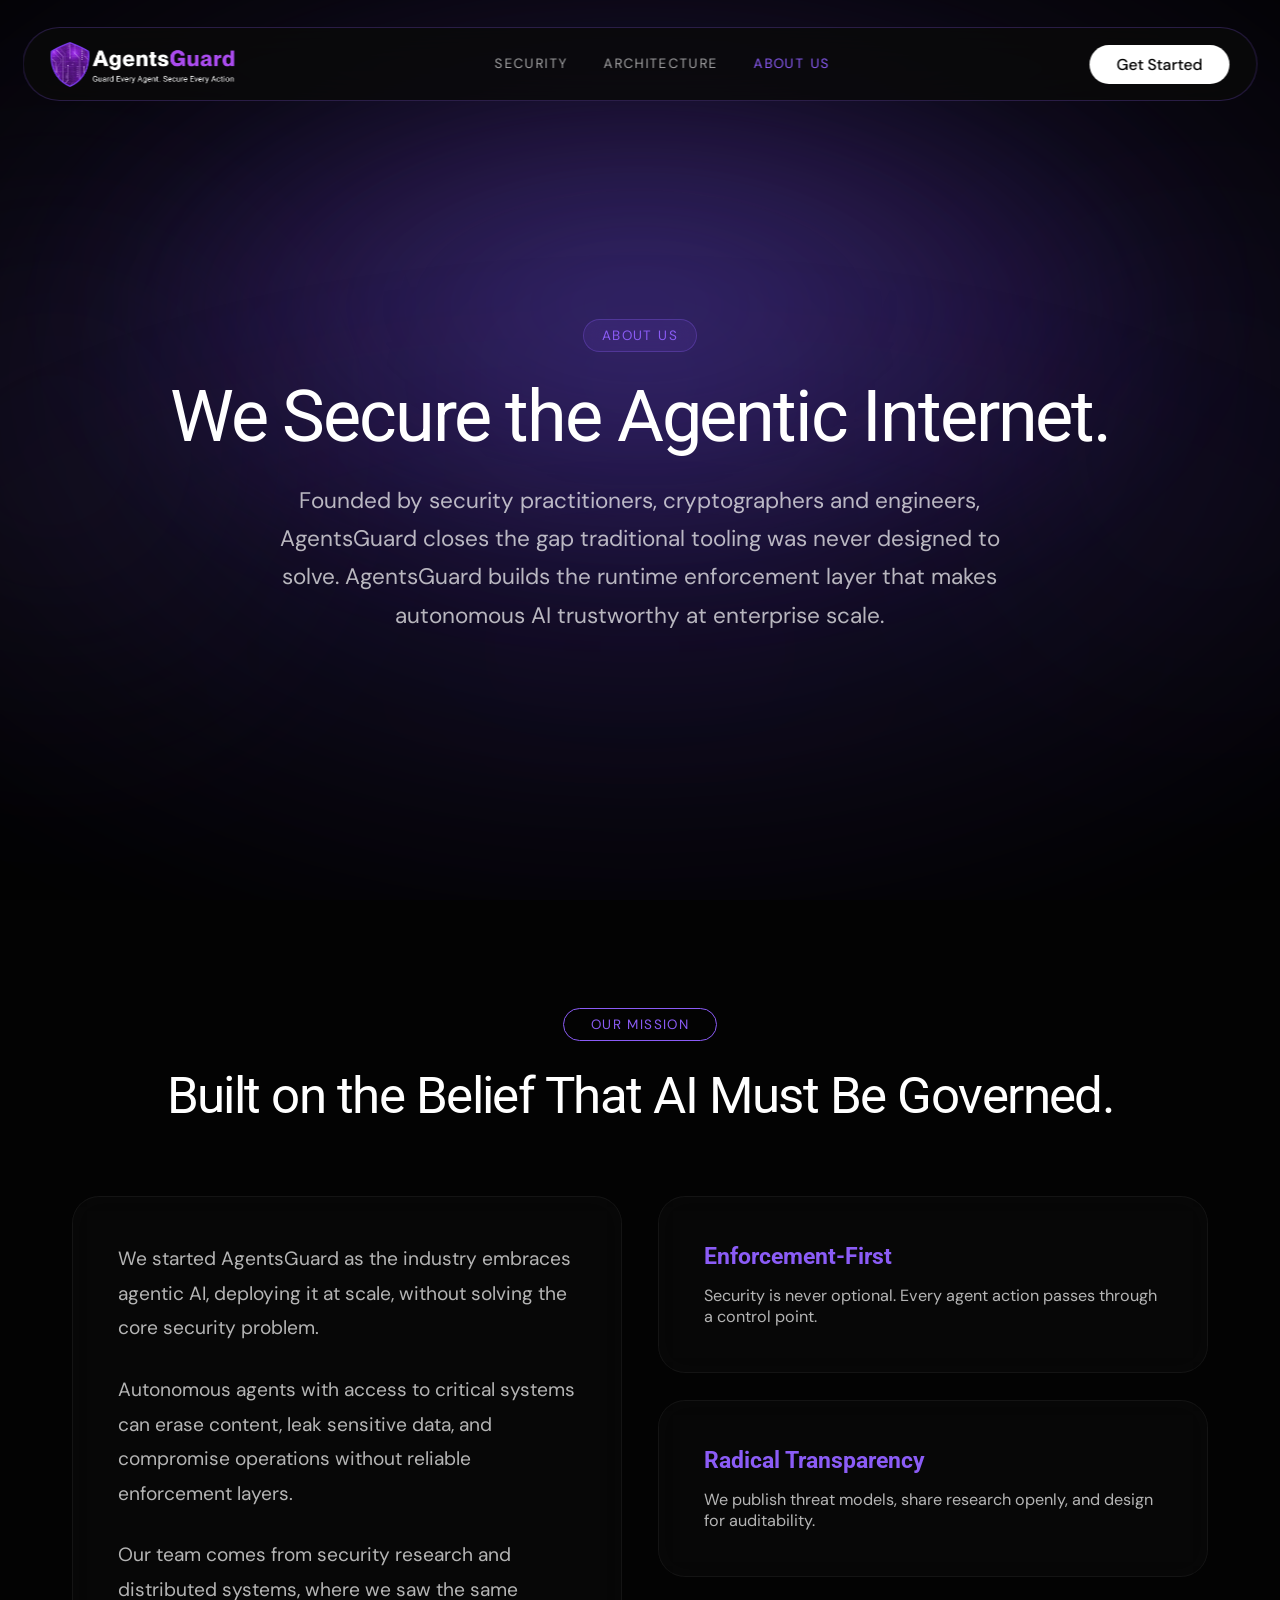
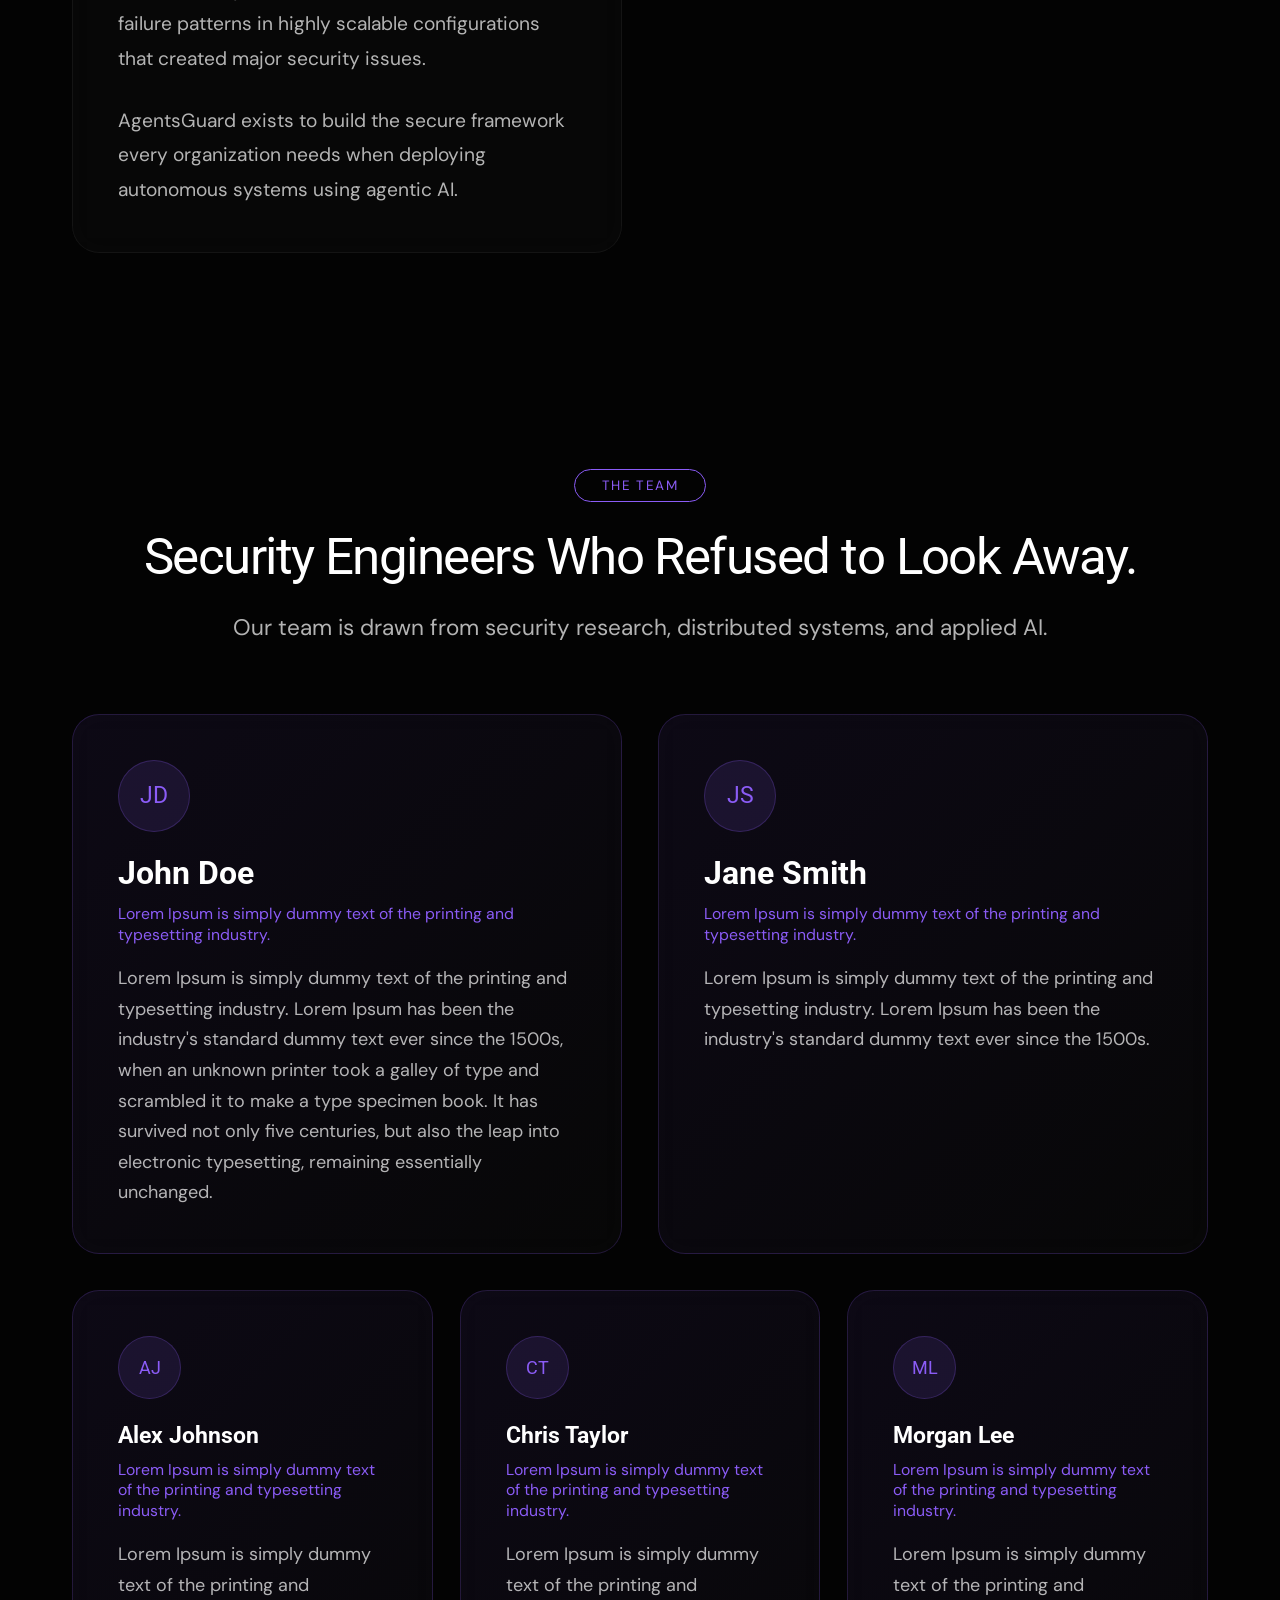
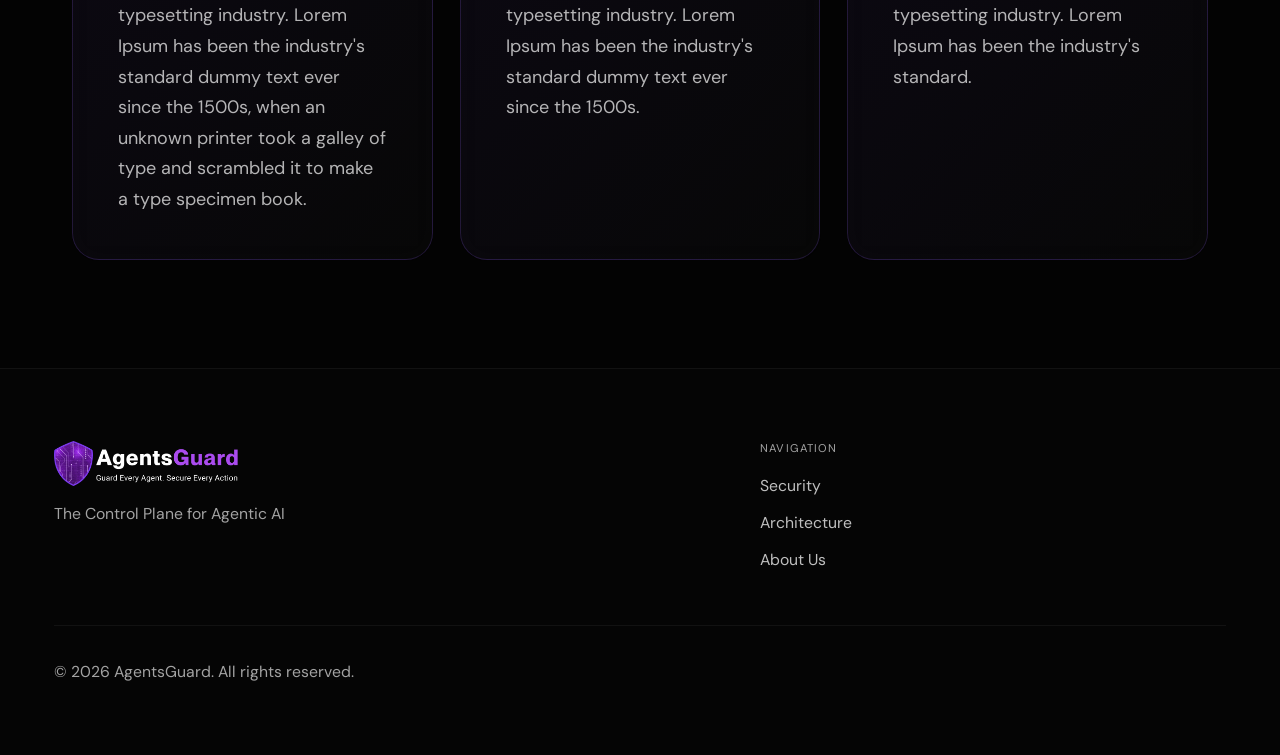
==== commit 74dadf6b: "Add demo modal to about page and fix form reset on close Co-Authored-By: Claude Sonnet 4.6 <noreply@" ====
--- a/about.html
+++ b/about.html
@@ -37,7 +37,7 @@
       </div>
 
       <div class="header__right">
-        <a href="index.html#cta" class="btn-cta">Get Started</a>
+        <button onclick="openDemoModal()" class="btn-cta">Get Started</button>
         <button class="hamburger" aria-label="Toggle menu" aria-expanded="false">
           <span class="hamburger__bar"></span>
           <span class="hamburger__bar"></span>
@@ -236,6 +236,118 @@
     </div>
   </footer>
 
+  <!-- Demo Request Modal -->
+  <div class="demo-modal" id="demoModal" role="dialog" aria-modal="true" aria-label="Request a Demo">
+    <div class="demo-modal__overlay" id="demoModalOverlay"></div>
+    <div class="demo-modal__card" id="demoModalCard">
+      <button class="demo-modal__close" id="demoModalClose" aria-label="Close">
+        <svg width="20" height="20" viewBox="0 0 24 24" fill="none" stroke="currentColor" stroke-width="2.5" stroke-linecap="round">
+          <line x1="18" y1="6" x2="6" y2="18"/><line x1="6" y1="6" x2="18" y2="18"/>
+        </svg>
+      </button>
+      <!-- Success state -->
+      <div id="demoSuccess" style="display:none;text-align:center;padding:2rem 1rem;">
+        <svg style="width:3.5rem;height:3.5rem;color:#8b5cf6;margin:0 auto 1.5rem;" viewBox="0 0 24 24" fill="none" stroke="currentColor" stroke-width="1.5" stroke-linecap="round" stroke-linejoin="round">
+          <path d="M22 11.08V12a10 10 0 1 1-5.93-9.14"/><polyline points="22 4 12 14.01 9 11.01"/>
+        </svg>
+        <h3 style="font-family:var(--font-heading);font-size:1.75rem;margin-bottom:0.75rem;">Request Received</h3>
+        <p style="color:var(--color-muted);margin-bottom:2rem;">Thank you! We'll be in touch shortly.</p>
+        <button onclick="closeDemoModal()" class="btn-ghost">Close</button>
+      </div>
+      <!-- Form state -->
+      <div id="demoFormWrap">
+        <h2 style="font-family:var(--font-heading);font-size:clamp(1.5rem,4vw,2rem);margin-bottom:2rem;">Request a Demo</h2>
+        <form class="demo-modal__form" id="demoForm" novalidate>
+          <div class="demo-modal__row">
+            <div class="demo-modal__field">
+              <label for="demoName">Name <span style="color:#8b5cf6">*</span></label>
+              <input type="text" id="demoName" name="name" placeholder="Your name" required />
+            </div>
+            <div class="demo-modal__field">
+              <label for="demoEmail">Email <span style="color:#8b5cf6">*</span></label>
+              <input type="email" id="demoEmail" name="email" placeholder="you@company.com" required />
+            </div>
+          </div>
+          <div class="demo-modal__row">
+            <div class="demo-modal__field">
+              <label for="demoOrg">Organisation <span style="color:#8b5cf6">*</span></label>
+              <input type="text" id="demoOrg" name="organisation" placeholder="Company name" required />
+            </div>
+            <div class="demo-modal__field">
+              <label for="demoPhone">Phone <span style="color:#8b5cf6">*</span></label>
+              <input type="tel" id="demoPhone" name="phone" placeholder="Enter phone number" inputmode="numeric" required />
+            </div>
+          </div>
+          <div class="demo-modal__field">
+            <label for="demoCountry">Country</label>
+            <select id="demoCountry" name="country">
+              <option value="" disabled selected>Select your country</option>
+              <option>United Arab Emirates</option>
+              <option>Afghanistan</option><option>Albania</option><option>Algeria</option><option>Andorra</option>
+              <option>Angola</option><option>Antigua and Barbuda</option><option>Argentina</option><option>Armenia</option>
+              <option>Australia</option><option>Austria</option><option>Azerbaijan</option><option>Bahamas</option>
+              <option>Bahrain</option><option>Bangladesh</option><option>Barbados</option><option>Belarus</option>
+              <option>Belgium</option><option>Belize</option><option>Benin</option><option>Bhutan</option>
+              <option>Bolivia</option><option>Bosnia and Herzegovina</option><option>Botswana</option><option>Brazil</option>
+              <option>Brunei</option><option>Bulgaria</option><option>Burkina Faso</option><option>Burundi</option>
+              <option>Cabo Verde</option><option>Cambodia</option><option>Cameroon</option><option>Canada</option>
+              <option>Central African Republic</option><option>Chad</option><option>Chile</option><option>China</option>
+              <option>Colombia</option><option>Comoros</option><option>Congo (DRC)</option><option>Congo (Republic)</option>
+              <option>Costa Rica</option><option>Croatia</option><option>Cuba</option><option>Cyprus</option>
+              <option>Czech Republic</option><option>Denmark</option><option>Djibouti</option><option>Dominica</option>
+              <option>Dominican Republic</option><option>Ecuador</option><option>Egypt</option><option>El Salvador</option>
+              <option>Equatorial Guinea</option><option>Eritrea</option><option>Estonia</option><option>Eswatini</option>
+              <option>Ethiopia</option><option>Fiji</option><option>Finland</option><option>France</option>
+              <option>Gabon</option><option>Gambia</option><option>Georgia</option><option>Germany</option>
+              <option>Ghana</option><option>Greece</option><option>Grenada</option><option>Guatemala</option>
+              <option>Guinea</option><option>Guinea-Bissau</option><option>Guyana</option><option>Haiti</option>
+              <option>Honduras</option><option>Hungary</option><option>Iceland</option><option>India</option>
+              <option>Indonesia</option><option>Iran</option><option>Iraq</option><option>Ireland</option>
+              <option>Israel</option><option>Italy</option><option>Jamaica</option><option>Japan</option>
+              <option>Jordan</option><option>Kazakhstan</option><option>Kenya</option><option>Kiribati</option>
+              <option>Kuwait</option><option>Kyrgyzstan</option><option>Laos</option><option>Latvia</option>
+              <option>Lebanon</option><option>Lesotho</option><option>Liberia</option><option>Libya</option>
+              <option>Liechtenstein</option><option>Lithuania</option><option>Luxembourg</option><option>Madagascar</option>
+              <option>Malawi</option><option>Malaysia</option><option>Maldives</option><option>Mali</option>
+              <option>Malta</option><option>Marshall Islands</option><option>Mauritania</option><option>Mauritius</option>
+              <option>Mexico</option><option>Micronesia</option><option>Moldova</option><option>Monaco</option>
+              <option>Mongolia</option><option>Montenegro</option><option>Morocco</option><option>Mozambique</option>
+              <option>Myanmar</option><option>Namibia</option><option>Nauru</option><option>Nepal</option>
+              <option>Netherlands</option><option>New Zealand</option><option>Nicaragua</option><option>Niger</option>
+              <option>Nigeria</option><option>North Korea</option><option>North Macedonia</option><option>Norway</option>
+              <option>Oman</option><option>Pakistan</option><option>Palau</option><option>Panama</option>
+              <option>Papua New Guinea</option><option>Paraguay</option><option>Peru</option><option>Philippines</option>
+              <option>Poland</option><option>Portugal</option><option>Qatar</option><option>Romania</option>
+              <option>Russia</option><option>Rwanda</option><option>Saint Kitts and Nevis</option><option>Saint Lucia</option>
+              <option>Saint Vincent and the Grenadines</option><option>Samoa</option><option>San Marino</option>
+              <option>Sao Tome and Principe</option><option>Saudi Arabia</option><option>Senegal</option>
+              <option>Serbia</option><option>Seychelles</option><option>Sierra Leone</option><option>Singapore</option>
+              <option>Slovakia</option><option>Slovenia</option><option>Solomon Islands</option><option>Somalia</option>
+              <option>South Africa</option><option>South Korea</option><option>South Sudan</option><option>Spain</option>
+              <option>Sri Lanka</option><option>Sudan</option><option>Suriname</option><option>Sweden</option>
+              <option>Switzerland</option><option>Syria</option><option>Taiwan</option><option>Tajikistan</option>
+              <option>Tanzania</option><option>Thailand</option><option>Timor-Leste</option><option>Togo</option>
+              <option>Tonga</option><option>Trinidad and Tobago</option><option>Tunisia</option><option>Turkey</option>
+              <option>Turkmenistan</option><option>Tuvalu</option><option>Uganda</option><option>Ukraine</option>
+              <option>United Kingdom</option><option>United States</option><option>Uruguay</option><option>Uzbekistan</option>
+              <option>Vanuatu</option><option>Vatican City</option><option>Venezuela</option><option>Vietnam</option>
+              <option>Yemen</option><option>Zambia</option><option>Zimbabwe</option>
+            </select>
+          </div>
+          <div class="demo-modal__field">
+            <label for="demoEnquiry">Enquiry</label>
+            <textarea id="demoEnquiry" name="enquiry" rows="4" placeholder="Tell us about your use case…"></textarea>
+          </div>
+          <button type="submit" class="shiny-btn">
+            <div class="shiny-btn__ring shiny-btn__ring--blur"></div>
+            <div class="shiny-btn__ring shiny-btn__ring--solid"></div>
+            <span class="shiny-btn__inner">Submit Request</span>
+          </button>
+        </form>
+      </div><!-- /demoFormWrap -->
+    </div>
+  </div>
+
   <script src="assets/js/main.js"></script>
 </body>
 
--- a/assets/css/styles.css
+++ b/assets/css/styles.css
@@ -789,6 +789,7 @@
   background: transparent;
   -webkit-appearance: none;
   appearance: none;
+
 }
 
 .shiny-btn__ring {
@@ -1377,4 +1378,192 @@
 
 .h-full {
   height: 100%;
+}
+
+/* ============================================================
+   Demo Request Modal
+============================================================ */
+.demo-modal {
+  position: fixed;
+  inset: 0;
+  z-index: 1000;
+  display: flex;
+  align-items: center;
+  justify-content: center;
+  padding: 1rem;
+  opacity: 0;
+  pointer-events: none;
+  transition: opacity 0.3s cubic-bezier(0.23, 1, 0.32, 1);
+}
+
+.demo-modal.is-open {
+  opacity: 1;
+  pointer-events: auto;
+}
+
+.demo-modal__overlay {
+  position: absolute;
+  inset: 0;
+  background: rgba(0, 0, 0, 0.75);
+  backdrop-filter: blur(6px);
+  -webkit-backdrop-filter: blur(6px);
+}
+
+.demo-modal__card {
+  position: relative;
+  z-index: 1;
+  background: rgba(10, 10, 20, 0.97);
+  border: 1px solid rgba(139, 92, 246, 0.25);
+  border-radius: 1.5rem;
+  padding: clamp(1.5rem, 5vw, 2.5rem);
+  width: 100%;
+  max-width: 640px;
+  max-height: 90vh;
+  overflow-y: auto;
+  transform: translateY(20px) scale(0.97);
+  transition: transform 0.3s cubic-bezier(0.23, 1, 0.32, 1);
+}
+
+.demo-modal.is-open .demo-modal__card {
+  transform: translateY(0) scale(1);
+}
+
+.demo-modal__close {
+  position: absolute;
+  top: 1.25rem;
+  right: 1.25rem;
+  color: var(--color-muted);
+  transition: color 0.2s;
+  padding: 0.25rem;
+  line-height: 0;
+}
+
+.demo-modal__close:hover {
+  color: #fff;
+}
+
+.demo-modal__form {
+  display: flex;
+  flex-direction: column;
+  gap: 1.25rem;
+}
+
+.demo-modal__row {
+  display: grid;
+  grid-template-columns: 1fr 1fr;
+  gap: 1.25rem;
+}
+
+@media (max-width: 520px) {
+  .demo-modal__row {
+    grid-template-columns: 1fr;
+  }
+}
+
+.demo-modal__field {
+  display: flex;
+  flex-direction: column;
+  gap: 0.4rem;
+}
+
+.demo-modal__field label {
+  font-size: 0.75rem;
+  font-weight: 500;
+  color: var(--color-muted);
+  letter-spacing: 0.05em;
+  text-transform: uppercase;
+}
+
+.demo-modal__field input,
+.demo-modal__field textarea {
+  background: rgba(255, 255, 255, 0.04);
+  border: 1px solid rgba(139, 92, 246, 0.2);
+  border-radius: 0.75rem;
+  padding: 0.75rem 1rem;
+  color: #fff;
+  font-family: var(--font-body);
+  font-size: 0.9rem;
+  outline: none;
+  transition: border-color 0.2s;
+  resize: none;
+  width: 100%;
+}
+
+.demo-modal__field input::placeholder,
+.demo-modal__field textarea::placeholder {
+  color: rgba(255, 255, 255, 0.2);
+}
+
+.demo-modal__field input:focus,
+.demo-modal__field textarea:focus,
+.demo-modal__field select:focus {
+  border-color: rgba(139, 92, 246, 0.6);
+}
+
+.demo-modal__field input.is-invalid,
+.demo-modal__field textarea.is-invalid,
+.demo-modal__field select.is-invalid {
+  border-color: rgba(239, 68, 68, 0.7);
+}
+
+.field-error {
+  font-size: 0.75rem;
+  color: #f87171;
+  margin-top: 0.25rem;
+}
+
+.demo-modal__field select {
+  background: rgba(255, 255, 255, 0.04);
+  border: 1px solid rgba(139, 92, 246, 0.2);
+  border-radius: 0.75rem;
+  padding: 0.75rem 1rem;
+  color: rgba(255, 255, 255, 0.2);
+  font-family: var(--font-body);
+  font-size: 0.9rem;
+  outline: none;
+  transition: border-color 0.2s;
+  width: 100%;
+  appearance: none;
+  -webkit-appearance: none;
+  background-image: url("data:image/svg+xml,%3Csvg xmlns='http://www.w3.org/2000/svg' width='16' height='16' viewBox='0 0 24 24' fill='none' stroke='rgba(255,255,255,0.4)' stroke-width='2.5' stroke-linecap='round'%3E%3Cpolyline points='6 9 12 15 18 9'/%3E%3C/svg%3E");
+  background-repeat: no-repeat;
+  background-position: right 1rem center;
+  cursor: pointer;
+}
+
+.demo-modal__field select.has-value {
+  color: #fff;
+}
+
+.demo-modal__field select option {
+  background: #0f0f1a;
+  color: #fff;
+}
+
+
+.demo-modal__form .shiny-btn {
+  display: flex;
+  margin: 0 auto;
+  transition: box-shadow 0.3s cubic-bezier(0.23, 1, 0.32, 1);
+}
+
+.demo-modal__form .shiny-btn:hover {
+  box-shadow: 0 0 18px rgb(48 29 93 / 50%), 0 0 60px rgb(63 43 107 / 20%);
+}
+
+.demo-modal__form .shiny-btn .shiny-btn__ring {
+  animation-duration: 4s;
+  transition: animation-duration 0.3s;
+}
+
+.demo-modal__form .shiny-btn:hover .shiny-btn__ring {
+  animation-duration: 0.8s;
+}
+
+.demo-modal__form .shiny-btn .shiny-btn__inner {
+  transition: background 0.3s ease;
+}
+
+.demo-modal__form .shiny-btn:hover .shiny-btn__inner {
+  background: rgba(20, 10, 40, 0.95);
 }
